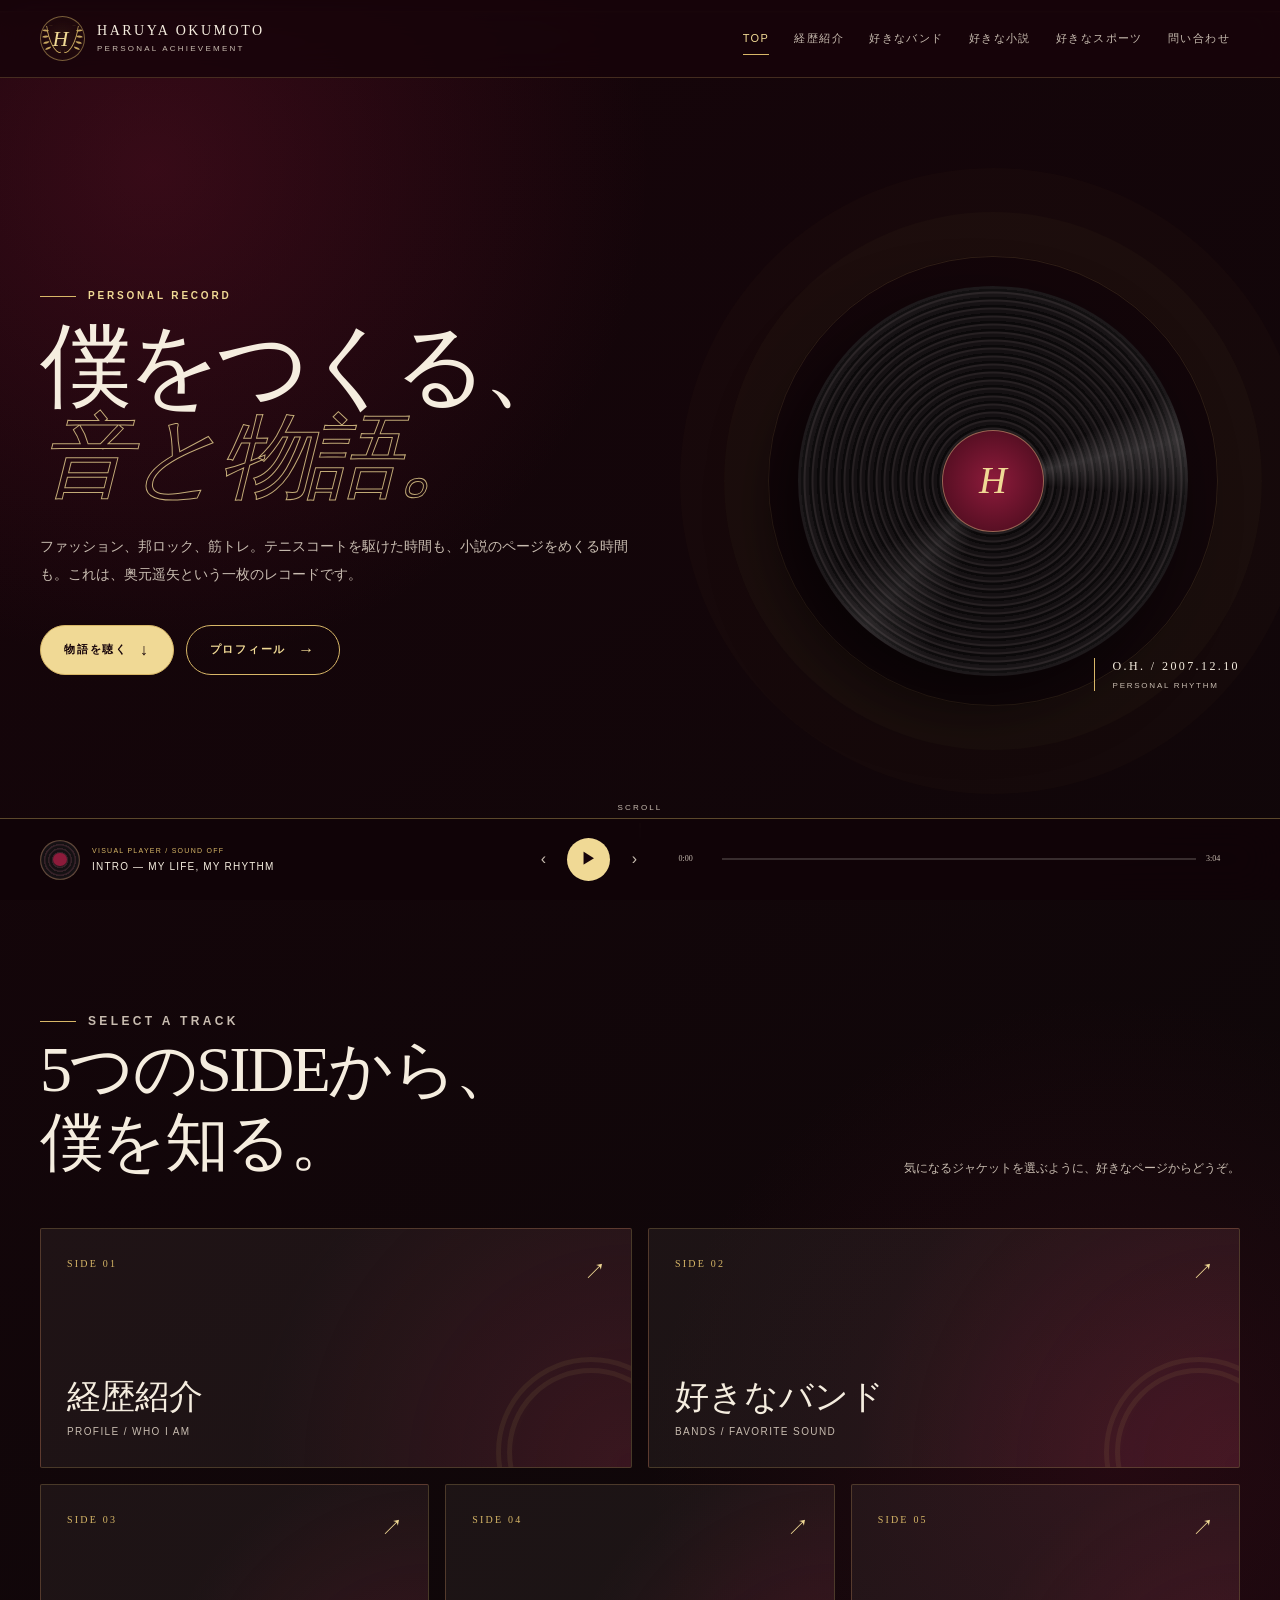
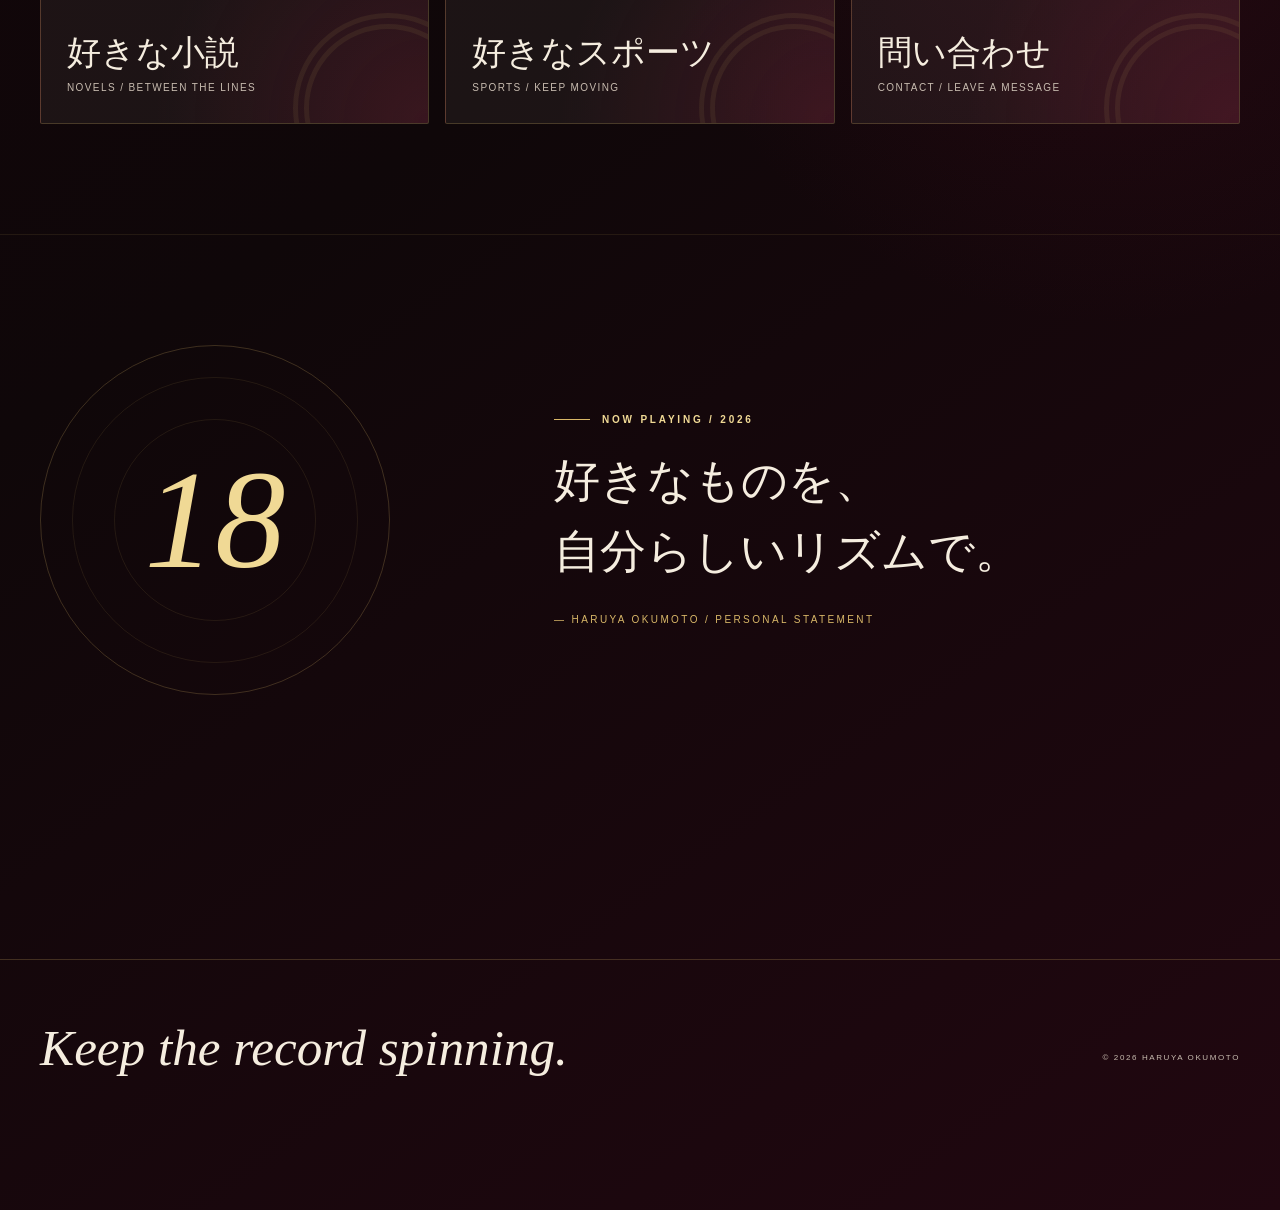
==== index.html @ 948c55fc "finished" ====
<!DOCTYPE html>
<html lang="ja">
<head>
  <meta charset="UTF-8">
  <meta name="viewport" content="width=device-width, initial-scale=1.0">
  <meta name="description" content="奥元遥矢の自己紹介サイト">
  <meta name="theme-color" content="#26060f">
  <title>奥元遥矢 | My History, My life</title>
  <link rel="stylesheet" href="style.css">
  <script src="script.js" defer=""></script>
</head>
<body data-track="0" class="is-ready">
  <a class="skip-link" href="#main">本文へ移動</a>
  <header class="site-header">
    <div class="header-inner">
      <a class="brand" href="index.html" aria-label="奥元遥矢 トップページ">
        <span class="brand-crest" aria-hidden="true">
          <span class="laurel left"><i></i><i></i><i></i><i></i></span>
          <span class="monogram">H</span>
          <span class="laurel right"><i></i><i></i><i></i><i></i></span>
        </span>
        <span class="brand-copy"><strong>HARUYA OKUMOTO</strong><small>PERSONAL ACHIEVEMENT</small></span>
      </a>
      <nav class="desktop-nav" aria-label="メインナビゲーション">
        <a class="active" href="index.html">TOP</a>
        <a href="profile.html">経歴紹介</a>
        <a href="bands.html">好きなバンド</a>
        <a href="novels.html">好きな小説</a>
        <a href="sports.html">好きなスポーツ</a>
        <a href="contact.html">問い合わせ</a>
      </nav>
      <button class="menu-toggle" type="button" aria-label="メニューを開く" aria-expanded="false" data-menu-toggle=""><span></span><span></span></button>
    </div>
  </header>

  <nav class="mobile-nav" aria-label="モバイルナビゲーション">
    <a href="index.html">00 — TOP</a>
    <a href="profile.html">01 — 経歴紹介</a>
    <a href="bands.html">02 — 好きなバンド</a>
    <a href="novels.html">03 — 好きな小説</a>
    <a href="sports.html">04 — 好きなスポーツ</a>
    <a href="contact.html">05 — 問い合わせ</a>
  </nav>

  <main id="main">
    <section class="hero">
      <div class="container hero-grid">
        <div class="hero-copy">
          <p class="eyebrow">Personal record</p>
          <h1>僕をつくる、<span class="outline">音と物語。</span></h1>
          <p class="hero-lead">ファッション、邦ロック、筋トレ。テニスコートを駆けた時間も、小説のページをめくる時間も。これは、奥元遥矢という一枚のレコードです。</p>
          <div class="hero-actions">
            <a class="button primary" href="#chapters">物語を聴く <span class="arrow">↓</span></a>
            <a class="button secondary" href="profile.html">プロフィール <span class="arrow">→</span></a>
          </div>
        </div>
        <div class="record-stage" aria-label="回転するレコードのビジュアル">
          <div class="vinyl"></div>
          <div class="record-caption"><strong>O.H. / 2007.12.10</strong><small>PERSONAL RHYTHM</small></div>
        </div>
      </div>
      <div class="scroll-cue" aria-hidden="true">SCROLL</div>
    </section>

    <section class="section" id="chapters">
      <div class="container">
        <div class="section-heading reveal">
          <div>
            <p class="eyebrow">Select a track</p>
            <h2>5つのSIDEから、<br>僕を知る。</h2>
          </div>
          <p>気になるジャケットを選ぶように、好きなページからどうぞ。</p>
        </div>
        <div class="route-grid">
          <a class="route-card reveal" href="profile.html">
            <span class="route-number">SIDE 01</span><span class="route-arrow">↗</span>
            <h3>経歴紹介</h3><p>PROFILE / WHO I AM</p>
          </a>
          <a class="route-card reveal" href="bands.html">
            <span class="route-number">SIDE 02</span><span class="route-arrow">↗</span>
            <h3>好きなバンド</h3><p>BANDS / FAVORITE SOUND</p>
          </a>
          <a class="route-card reveal" href="novels.html">
            <span class="route-number">SIDE 03</span><span class="route-arrow">↗</span>
            <h3>好きな小説</h3><p>NOVELS / BETWEEN THE LINES</p>
          </a>
          <a class="route-card reveal" href="sports.html">
            <span class="route-number">SIDE 04</span><span class="route-arrow">↗</span>
            <h3>好きなスポーツ</h3><p>SPORTS / KEEP MOVING</p>
          </a>
          <a class="route-card reveal" href="contact.html">
            <span class="route-number">SIDE 05</span><span class="route-arrow">↗</span>
            <h3>問い合わせ</h3><p>CONTACT / LEAVE A MESSAGE</p>
          </a>
        </div>
      </div>
    </section>

    <section class="section">
      <div class="container quote-block reveal">
        <div class="quote-number" aria-hidden="true">18</div>
        <div class="quote-copy">
          <p class="eyebrow">Now playing / 2026</p>
          <blockquote>好きなものを、<br>自分らしいリズムで。</blockquote>
          <cite>— HARUYA OKUMOTO / PERSONAL STATEMENT</cite>
        </div>
      </div>
    </section>
  </main>

  <footer class="site-footer">
    <div class="container footer-inner">
      <p class="footer-title">Keep the record spinning.</p>
      <p class="footer-meta">© 2026 HARUYA OKUMOTO</p>
    </div>
  </footer>

  <div class="music-player" role="region" aria-label="ビジュアル音楽プレイヤー">
    <div class="player-inner">
      <div class="now-playing">
        <span class="mini-record" aria-hidden="true"></span>
        <span class="now-copy">
          <small>VISUAL PLAYER / SOUND OFF</small>
          <strong data-track-title="">INTRO — MY LIFE, MY RHYTHM</strong>
        </span>
      </div>
      <div class="player-controls">
        <button class="player-button" type="button" aria-label="前のトラック" data-player-prev="">‹</button>
        <button class="player-button play-toggle" type="button" aria-label="再生" data-player-toggle=""><span data-play-icon="">▶</span></button>
        <button class="player-button" type="button" aria-label="次のトラック" data-player-next="">›</button>
      </div>
      <div class="player-progress">
        <span data-current-time="">0:00</span>
          <div class="progress-track" role="slider" aria-label="再生位置" aria-valuemin="0" aria-valuemax="100" tabindex="0" data-progress-track="">
            <span class="progress-fill" data-progress-fill="" style="width: 0%;"></span>
          </div><span data-total-time="">3:04
        </span>
      </div>
    </div>
  </div>
  <div class="toast" role="status" aria-live="polite" data-toast=""></div>


</body>
---- style.css ----
@charset "UTF-8";

:root {
  --wine-950: #17040a;
  --wine-900: #26060f;
  --wine-800: #430a1a;
  --wine-700: #68112b;
  --wine-600: #8d1b3b;
  --wine-500: #aa294c;
  --wine-300: #d88498;
  --gold: #d8b768;
  --gold-light: #f0d995;
  --cream: #f5eddf;
  --cream-muted: #c8bcb0;
  --ink: #12080b;
  --line: rgba(216, 183, 104, 0.23);
  --surface: rgba(255, 248, 237, 0.055);
  --serif: "Yu Mincho", "Hiragino Mincho ProN", "Times New Roman", serif;
  --sans: "Yu Gothic", "Hiragino Kaku Gothic ProN", "Noto Sans JP", sans-serif;
  --display: Georgia, "Times New Roman", var(--serif);
  --max: 1200px;
  --player-height: 82px;
}

*,
*::before,
*::after {
  box-sizing: border-box;
}

html {
  scroll-behavior: smooth;
}

body {
  min-width: 320px;
  margin: 0;
  color: var(--cream);
  background:
    radial-gradient(circle at 12% 6%, rgba(141, 27, 59, 0.28), transparent 31rem),
    radial-gradient(circle at 87% 52%, rgba(104, 17, 43, 0.22), transparent 29rem),
    linear-gradient(145deg, var(--wine-950), #0f0709 55%, #210710);
  font-family: var(--sans);
  font-size: 16px;
  line-height: 1.8;
  opacity: 0;
  transition: opacity 0.45s ease;
}

body.is-ready {
  opacity: 1;
}

body::before {
  position: fixed;
  inset: 0;
  z-index: -1;
  content: "";
  pointer-events: none;
  opacity: 0.27;
  background-image:
    repeating-linear-gradient(0deg, rgba(255, 255, 255, 0.015) 0 1px, transparent 1px 4px),
    repeating-linear-gradient(90deg, rgba(255, 255, 255, 0.01) 0 1px, transparent 1px 5px);
}

::selection {
  color: var(--wine-950);
  background: var(--gold-light);
}

a {
  color: inherit;
  text-decoration: none;
}

button,
input,
textarea,
select {
  color: inherit;
  font: inherit;
}

button,
a {
  -webkit-tap-highlight-color: transparent;
}

img {
  max-width: 100%;
}

.skip-link {
  position: fixed;
  top: 10px;
  left: 10px;
  z-index: 9999;
  padding: 8px 14px;
  color: var(--ink);
  background: var(--gold-light);
  border-radius: 4px;
  transform: translateY(-150%);
}

.skip-link:focus {
  transform: translateY(0);
}

.site-header {
  position: sticky;
  top: 0;
  z-index: 100;
  height: 78px;
  border-bottom: 1px solid var(--line);
  background: rgba(23, 4, 10, 0.83);
  -webkit-backdrop-filter: blur(18px);
  backdrop-filter: blur(18px);
}

.header-inner {
  display: flex;
  align-items: center;
  justify-content: space-between;
  width: min(calc(100% - 48px), var(--max));
  height: 100%;
  margin: 0 auto;
}

.brand {
  display: inline-flex;
  align-items: center;
  gap: 12px;
  letter-spacing: 0.12em;
}

.brand-copy {
  display: grid;
  line-height: 1.2;
}

.brand-copy strong {
  font-family: var(--display);
  font-size: 14px;
  font-weight: 500;
  letter-spacing: 0.18em;
}

.brand-copy small {
  margin-top: 4px;
  color: var(--cream-muted);
  font-family: var(--sans);
  font-size: 8px;
  letter-spacing: 0.28em;
}

.brand-crest {
  position: relative;
  display: grid;
  width: 45px;
  height: 45px;
  place-items: center;
  color: var(--gold-light);
  border: 1px solid rgba(216, 183, 104, 0.5);
  border-radius: 50%;
  background: radial-gradient(circle, rgba(216, 183, 104, 0.11), transparent 62%);
  box-shadow: inset 0 0 18px rgba(216, 183, 104, 0.06);
}

.monogram {
  position: relative;
  z-index: 2;
  font-family: var(--display);
  font-size: 22px;
  font-style: italic;
  line-height: 1;
  transform: translateX(-1px);
}

.laurel {
  position: absolute;
  top: 8px;
  width: 11px;
  height: 29px;
  border: solid var(--gold);
  opacity: 0.9;
}

.laurel.left {
  left: 7px;
  border-width: 0 0 1px 1px;
  border-radius: 0 0 0 100%;
  transform: rotate(-8deg);
}

.laurel.right {
  right: 7px;
  border-width: 0 1px 1px 0;
  border-radius: 0 0 100% 0;
  transform: rotate(8deg);
}

.laurel i {
  position: absolute;
  width: 6px;
  height: 3px;
  background: var(--gold);
  border-radius: 100% 0 100% 0;
}

.laurel.left i:nth-child(1) { top: 3px; left: -5px; transform: rotate(35deg); }
.laurel.left i:nth-child(2) { top: 9px; left: -6px; transform: rotate(23deg); }
.laurel.left i:nth-child(3) { top: 15px; left: -6px; transform: rotate(14deg); }
.laurel.left i:nth-child(4) { top: 21px; left: -5px; transform: rotate(4deg); }
.laurel.right i:nth-child(1) { top: 3px; right: -5px; transform: scaleX(-1) rotate(35deg); }
.laurel.right i:nth-child(2) { top: 9px; right: -6px; transform: scaleX(-1) rotate(23deg); }
.laurel.right i:nth-child(3) { top: 15px; right: -6px; transform: scaleX(-1) rotate(14deg); }
.laurel.right i:nth-child(4) { top: 21px; right: -5px; transform: scaleX(-1) rotate(4deg); }

.desktop-nav {
  display: flex;
  align-items: center;
  gap: 5px;
}

.desktop-nav a {
  position: relative;
  padding: 11px 10px;
  color: var(--cream-muted);
  font-size: 11px;
  letter-spacing: 0.13em;
  transition: color 0.25s ease;
}

.desktop-nav a::after {
  position: absolute;
  right: 10px;
  bottom: 4px;
  left: 10px;
  height: 1px;
  content: "";
  background: var(--gold);
  transform: scaleX(0);
  transform-origin: right;
  transition: transform 0.25s ease;
}

.desktop-nav a:hover,
.desktop-nav a.active {
  color: var(--gold-light);
}

.desktop-nav a:hover::after,
.desktop-nav a.active::after {
  transform: scaleX(1);
  transform-origin: left;
}

.menu-toggle {
  display: none;
  width: 42px;
  height: 42px;
  padding: 0;
  border: 1px solid var(--line);
  border-radius: 50%;
  background: transparent;
  cursor: pointer;
}

.menu-toggle span {
  display: block;
  width: 17px;
  height: 1px;
  margin: 5px auto;
  background: var(--gold-light);
  transition: transform 0.25s ease, opacity 0.25s ease;
}

.mobile-nav {
  position: fixed;
  top: 78px;
  right: 0;
  left: 0;
  z-index: 99;
  display: grid;
  padding: 20px 24px 28px;
  border-bottom: 1px solid var(--line);
  background: rgba(23, 4, 10, 0.98);
  transform: translateY(-120%);
  transition: transform 0.35s cubic-bezier(0.2, 0.8, 0.2, 1);
}

.mobile-nav a {
  padding: 11px 4px;
  color: var(--cream-muted);
  border-bottom: 1px solid rgba(216, 183, 104, 0.1);
  font-size: 13px;
  letter-spacing: 0.15em;
}

body.menu-open .mobile-nav {
  transform: translateY(0);
}

body.menu-open .menu-toggle span:first-child {
  transform: translateY(3px) rotate(45deg);
}

body.menu-open .menu-toggle span:last-child {
  transform: translateY(-3px) rotate(-45deg);
}

main {
  overflow: hidden;
  padding-bottom: calc(var(--player-height) + 72px);
}

.container {
  width: min(calc(100% - 48px), var(--max));
  margin: 0 auto;
}

.eyebrow {
  display: flex;
  align-items: center;
  gap: 12px;
  margin: 0 0 16px;
  color: var(--gold-light);
  font-size: 10px;
  font-weight: 600;
  letter-spacing: 0.28em;
  text-transform: uppercase;
}

.eyebrow::before {
  width: 36px;
  height: 1px;
  content: "";
  background: var(--gold);
}

.hero {
  position: relative;
  display: grid;
  min-height: calc(100svh - 78px);
  align-items: center;
  padding: 72px 0 88px;
}

.hero-grid {
  display: grid;
  grid-template-columns: 1.12fr 0.88fr;
  gap: 6vw;
  align-items: center;
}

.hero h1 {
  max-width: 790px;
  margin: 0;
  font-family: var(--serif);
  font-size: clamp(46px, 7.2vw, 104px);
  font-weight: 500;
  letter-spacing: -0.055em;
  line-height: 0.99;
}

.hero h1 .outline {
  display: block;
  color: transparent;
  -webkit-text-stroke: 1px rgba(240, 217, 149, 0.78);
  font-family: var(--display);
  font-style: italic;
  letter-spacing: -0.035em;
}

.hero-lead {
  max-width: 600px;
  margin: 28px 0 0;
  color: var(--cream-muted);
  font-size: 14px;
  line-height: 2.05;
}

.hero-actions {
  display: flex;
  flex-wrap: wrap;
  gap: 12px;
  margin-top: 36px;
}

.button {
  display: inline-flex;
  min-height: 50px;
  align-items: center;
  justify-content: center;
  gap: 12px;
  padding: 0 23px;
  border: 1px solid var(--gold);
  border-radius: 999px;
  font-size: 11px;
  font-weight: 600;
  letter-spacing: 0.16em;
  cursor: pointer;
  transition: color 0.25s ease, background 0.25s ease, transform 0.25s ease;
}

.button.primary {
  color: var(--wine-950);
  background: var(--gold-light);
}

.button.secondary {
  color: var(--gold-light);
  background: transparent;
}

.button:hover {
  transform: translateY(-2px);
}

.button.primary:hover {
  background: var(--cream);
}

.button .arrow {
  font-size: 16px;
}

.record-stage {
  position: relative;
  display: grid;
  min-height: 480px;
  place-items: center;
}

.record-stage::before {
  position: absolute;
  width: min(39vw, 450px);
  aspect-ratio: 1;
  content: "";
  border: 1px solid rgba(216, 183, 104, 0.14);
  border-radius: 50%;
  box-shadow: 0 0 0 44px rgba(216, 183, 104, 0.025), 0 0 0 88px rgba(216, 183, 104, 0.018);
}

.vinyl {
  position: relative;
  width: min(34vw, 390px);
  aspect-ratio: 1;
  border-radius: 50%;
  background:
    radial-gradient(circle at 50% 50%, #0b0809 0 2.5%, transparent 2.8%),
    radial-gradient(circle at 50% 50%, var(--gold) 0 4%, #ede0b4 4.4% 5%, var(--wine-700) 5.4% 18%, transparent 18.4%),
    repeating-radial-gradient(circle at 50% 50%, #151113 0 3px, #262022 4px 5px, #0b090a 6px 8px);
  box-shadow: -20px 28px 65px rgba(0, 0, 0, 0.58), inset 0 0 28px rgba(255, 255, 255, 0.08);
}

.vinyl::before {
  position: absolute;
  inset: 0;
  content: "";
  border-radius: inherit;
  background: conic-gradient(from 20deg, transparent 0 12%, rgba(255, 255, 255, 0.13) 16%, transparent 21% 50%, rgba(255, 255, 255, 0.08) 56%, transparent 61%);
  mix-blend-mode: screen;
}

.vinyl::after {
  position: absolute;
  top: 37%;
  right: 37%;
  bottom: 37%;
  left: 37%;
  display: grid;
  content: "H";
  place-items: center;
  color: var(--gold-light);
  border: 1px solid rgba(240, 217, 149, 0.42);
  border-radius: 50%;
  font-family: var(--display);
  font-size: clamp(20px, 3vw, 42px);
  font-style: italic;
  background: radial-gradient(circle, var(--wine-600), var(--wine-800));
}

.vinyl.is-spinning,
body.is-playing .vinyl {
  animation: spin 7s linear infinite;
}

@keyframes spin {
  to { transform: rotate(360deg); }
}

.record-caption {
  position: absolute;
  right: 0;
  bottom: 30px;
  display: grid;
  padding-left: 18px;
  border-left: 1px solid var(--gold);
  line-height: 1.4;
}

.record-caption strong {
  font-family: var(--display);
  font-size: 12px;
  font-weight: 400;
  letter-spacing: 0.2em;
}

.record-caption small {
  margin-top: 5px;
  color: var(--cream-muted);
  font-size: 8px;
  letter-spacing: 0.22em;
}

.scroll-cue {
  position: absolute;
  bottom: 35px;
  left: 50%;
  display: grid;
  gap: 8px;
  place-items: center;
  color: var(--cream-muted);
  font-size: 8px;
  letter-spacing: 0.27em;
  transform: translateX(-50%);
}

.scroll-cue::after {
  width: 1px;
  height: 42px;
  content: "";
  background: linear-gradient(var(--gold), transparent);
  animation: scrollLine 1.8s ease-in-out infinite;
  transform-origin: top;
}

@keyframes scrollLine {
  0%, 100% { transform: scaleY(0.35); opacity: 0.45; }
  50% { transform: scaleY(1); opacity: 1; }
}

.section {
  padding: 110px 0;
}

.section + .section {
  border-top: 1px solid rgba(216, 183, 104, 0.1);
}

.section-heading {
  display: flex;
  align-items: end;
  justify-content: space-between;
  gap: 30px;
  margin-bottom: 48px;
}

.section-heading h2,
.page-title {
  margin: 0;
  font-family: var(--serif);
  font-size: clamp(36px, 5vw, 70px);
  font-weight: 500;
  letter-spacing: -0.04em;
  line-height: 1.15;
}

.section-heading p {
  max-width: 470px;
  margin: 0;
  color: var(--cream-muted);
  font-size: 12px;
  line-height: 1.9;
}

.route-grid {
  display: grid;
  grid-template-columns: repeat(12, 1fr);
  gap: 16px;
}

.route-card {
  position: relative;
  display: flex;
  min-height: 240px;
  flex-direction: column;
  justify-content: space-between;
  padding: 26px;
  overflow: hidden;
  border: 1px solid var(--line);
  border-radius: 2px;
  background:
    radial-gradient(circle at 100% 100%, rgba(141, 27, 59, 0.26), transparent 60%),
    var(--surface);
  transition: border-color 0.3s ease, transform 0.3s ease, background 0.3s ease;
}

.route-card:nth-child(1),
.route-card:nth-child(2) {
  grid-column: span 6;
}

.route-card:nth-child(n + 3) {
  grid-column: span 4;
}

.route-card::after {
  position: absolute;
  right: -55px;
  bottom: -80px;
  width: 190px;
  aspect-ratio: 1;
  content: "";
  border: 16px double rgba(216, 183, 104, 0.08);
  border-radius: 50%;
  transition: transform 0.5s ease;
}

.route-card:hover {
  border-color: rgba(216, 183, 104, 0.56);
  background-color: rgba(255, 248, 237, 0.075);
  transform: translateY(-5px);
}

.route-card:hover::after {
  transform: rotate(35deg) scale(1.08);
}

.route-number {
  color: var(--gold);
  font-family: var(--display);
  font-size: 10px;
  letter-spacing: 0.22em;
}

.route-card h3 {
  position: relative;
  z-index: 1;
  margin: auto 0 5px;
  font-family: var(--serif);
  font-size: clamp(23px, 3vw, 34px);
  font-weight: 500;
  line-height: 1.2;
}

.route-card p {
  position: relative;
  z-index: 1;
  margin: 0;
  color: var(--cream-muted);
  font-size: 10px;
  letter-spacing: 0.14em;
}

.route-arrow {
  position: absolute;
  top: 23px;
  right: 25px;
  color: var(--gold-light);
  font-size: 22px;
  transition: transform 0.3s ease;
}

.route-card:hover .route-arrow {
  transform: translate(4px, -4px);
}

.quote-block {
  display: grid;
  grid-template-columns: 0.75fr 1.25fr;
  gap: 8vw;
  align-items: center;
}

.quote-number {
  position: relative;
  display: grid;
  width: min(100%, 350px);
  aspect-ratio: 1;
  place-items: center;
  color: var(--gold-light);
  border: 1px solid var(--line);
  border-radius: 50%;
  font-family: var(--display);
  font-size: clamp(72px, 11vw, 150px);
  font-style: italic;
}

.quote-number::before,
.quote-number::after {
  position: absolute;
  content: "";
  border: 1px solid rgba(216, 183, 104, 0.1);
  border-radius: 50%;
}

.quote-number::before { inset: 9%; }
.quote-number::after { inset: 21%; }

.quote-copy blockquote {
  margin: 0;
  font-family: var(--serif);
  font-size: clamp(25px, 3.6vw, 48px);
  line-height: 1.55;
}

.quote-copy cite {
  display: block;
  margin-top: 24px;
  color: var(--gold);
  font-size: 10px;
  font-style: normal;
  letter-spacing: 0.24em;
}

.page-hero {
  position: relative;
  display: flex;
  min-height: 440px;
  align-items: end;
  padding: 90px 0 62px;
  border-bottom: 1px solid var(--line);
}

.page-hero::after {
  position: absolute;
  right: max(24px, calc((100vw - var(--max)) / 2));
  bottom: -82px;
  width: 230px;
  aspect-ratio: 1;
  content: attr(data-side);
  color: rgba(216, 183, 104, 0.1);
  border: 1px solid rgba(216, 183, 104, 0.1);
  border-radius: 50%;
  font-family: var(--display);
  font-size: 62px;
  font-style: italic;
  line-height: 230px;
  text-align: center;
}

.page-hero-copy {
  position: relative;
  z-index: 1;
  max-width: 780px;
}

.page-description {
  max-width: 620px;
  margin: 22px 0 0;
  color: var(--cream-muted);
  font-size: 13px;
}

.profile-layout {
  display: grid;
  grid-template-columns: 0.75fr 1.25fr;
  gap: 7vw;
  align-items: start;
}

.profile-portrait{
    position: relative;
    width: 500px;
    aspect-ratio: 1;
    padding: 12px;              /* 枠の太さ */
    border: 2px solid #c8a86b;  /* 金色の枠 */
    border-radius: 22px;
    overflow: hidden;
    box-shadow: 0 20px 40px rgba(0,0,0,.35);
}

.profile-portrait img{
    width:100%;
    height:100%;
    object-fit:cover;
    border-radius:12px;
    display:block;
}

.profile-portrait::before{
    content:"";
    position:absolute;
    inset:6px;
    border:1px solid rgba(200,168,107,.7);
    border-radius:16px;
    pointer-events:none;
}

.profile-portrait small {
  position: absolute;
  right: 20px;
  bottom: 16px;
  color: var(--cream-muted);
  font-size: 8px;
  letter-spacing: 0.26em;
}

.profile-list {
  margin: 0;
}

.profile-row {
  display: grid;
  grid-template-columns: 150px 1fr;
  gap: 20px;
  padding: 24px 0;
  border-bottom: 1px solid var(--line);
}

.profile-row dt {
  color: var(--gold);
  font-family: var(--display);
  font-size: 10px;
  letter-spacing: 0.2em;
  text-transform: uppercase;
}

.profile-row dd {
  margin: 0;
  font-family: var(--serif);
  font-size: clamp(20px, 2.5vw, 26px);
  line-height: 1.55;
}

.timeline {
  position: relative;
  display: grid;
  gap: 0;
  margin-top: 82px;
}

.timeline::before {
  position: absolute;
  top: 10px;
  bottom: 10px;
  left: 72px;
  width: 1px;
  content: "";
  background: var(--line);
}

.timeline-item {
  position: relative;
  display: grid;
  grid-template-columns: 70px 1fr;
  gap: 32px;
  padding: 0 0 38px;
}

.timeline-year {
  color: var(--gold-light);
  font-family: var(--display);
  font-size: 13px;
  font-style: italic;
}

.timeline-copy {
  position: relative;
  padding-left: 22px;
}

.timeline-copy::before {
  position: absolute;
  top: 5px;
  left: -35px;
  width: 7px;
  height: 7px;
  content: "";
  border: 1px solid var(--gold);
  border-radius: 50%;
  background: var(--wine-950);
}

.timeline-copy h3 {
  margin: 0 0 8px;
  font-family: var(--serif);
  font-size: 20px;
  font-weight: 500;
}

.timeline-copy p {
  margin: 0;
  color: var(--cream-muted);
  font-size: 12px;
}

.band-list {
  display: grid;
  gap: 34px;
}

.band-card {
  display: grid;
  grid-template-columns: 0.72fr 1.28fr;
  min-height: 370px;
  overflow: hidden;
  border: 1px solid var(--line);
  background: rgba(255, 248, 237, 0.025);
}

.album-art {
    position: relative;
    width: 440px;
    height: 370px;
    overflow: hidden;
    border-radius: 12px;
}

.album-art img {
    width: 100%;
    height: 100%;
    object-fit: cover;
    display: block;
}

.album-index {
    position: absolute;
    left: 10px;
    bottom: 10px;
    color: white;
    background: rgba(0,0,0,0.6);
    padding: 5px 10px;
    border-radius: 6px;
    font-size: 12px;
}

.album-art .album-index {
  position: absolute;
  bottom: 16px;
  left: 18px;
  z-index: 3;
  color: var(--cream-muted);
  font-size: 8px;
  letter-spacing: 0.24em;
}

.band-content {
  display: flex;
  flex-direction: column;
  padding: clamp(28px, 5vw, 54px);
}

.band-kicker {
  color: var(--gold);
  font-family: var(--display);
  font-size: 9px;
  letter-spacing: 0.26em;
}

.band-content h2 {
  margin: 12px 0 17px;
  font-family: var(--display);
  font-size: clamp(35px, 5vw, 62px);
  font-weight: 400;
  line-height: 1;
}

.band-intro {
  max-width: 580px;
  margin: 0;
  color: var(--cream-muted);
  font-size: 12px;
}

.favorite-track {
  display: grid;
  grid-template-columns: 48px 1fr auto;
  gap: 15px;
  align-items: center;
  margin-top: auto;
  padding-top: 28px;
  border-top: 1px solid var(--line);
}

.track-play {
  display: grid;
  width: 46px;
  height: 46px;
  padding: 0;
  place-items: center;
  color: var(--gold-light);
  border: 1px solid var(--gold);
  border-radius: 50%;
  background: transparent;
  cursor: pointer;
  transition: background 0.25s ease, color 0.25s ease;
}

.track-play:hover {
  color: var(--wine-950);
  background: var(--gold-light);
}

.track-meta {
  display: grid;
  min-width: 0;
  line-height: 1.5;
}

.track-meta small {
  color: var(--gold);
  font-size: 8px;
  letter-spacing: 0.2em;
}

.track-meta strong {
  overflow: hidden;
  margin-top: 5px;
  font-family: var(--serif);
  font-size: 15px;
  font-weight: 500;
  text-overflow: ellipsis;
  white-space: nowrap;
}

.placeholder-link {
  padding: 8px 0;
  color: var(--cream-muted);
  border-bottom: 1px solid var(--gold);
  font-size: 9px;
  letter-spacing: 0.14em;
  cursor: pointer;
}

.novel-shelf {
  display: grid;
  grid-template-columns: repeat(3, 1fr);
  gap: 20px;
  align-items: end;
}

.book-card {
  position: relative;
  display: flex;
  min-height: 500px;
  flex-direction: column;
  padding: 30px;
  overflow: hidden;
  color: var(--cream);
  border: 1px solid rgba(216, 183, 104, 0.4);
  background:
    linear-gradient(155deg, rgba(255, 255, 255, 0.055), transparent 35%),
    var(--book-color, var(--wine-800));
  box-shadow: 12px 18px 35px rgba(0, 0, 0, 0.25);
  transition: transform 0.35s ease, box-shadow 0.35s ease;
}

.book-card:nth-child(2) {
  min-height: 540px;
}

.book-card:hover {
  z-index: 2;
  box-shadow: 18px 24px 50px rgba(0, 0, 0, 0.42);
  transform: translateY(-12px) rotate(-0.5deg);
}

.book-card::before {
  position: absolute;
  top: 0;
  bottom: 0;
  left: 12px;
  width: 1px;
  content: "";
  background: rgba(216, 183, 104, 0.25);
  box-shadow: 3px 0 8px rgba(0, 0, 0, 0.22);
}

.book-number {
  color: var(--gold-light);
  font-family: var(--display);
  font-size: 9px;
  letter-spacing: 0.25em;
}

.book-card h2 {
  margin: 54px 0 14px;
  font-family: var(--serif);
  font-size: clamp(27px, 3vw, 38px);
  font-weight: 500;
  line-height: 1.45;
  writing-mode: vertical-tb;
}

.book-card p {
  max-width: 28em;
  margin: auto 0 0;
  color: rgba(245, 237, 223, 0.68);
  font-size: 11px;
  line-height: 1.9;
}

.book-cover{
    width:100%;
    height:100%;
    object-fit:cover;
    border-radius:10px;
    box-shadow:0 10px 25px rgba(0,0,0,.35);
    transition:.3s;
}

.reading-note {
  display: grid;
  grid-template-columns: 0.9fr 1.1fr;
  gap: 7vw;
  align-items: center;
}

.reading-note h2 {
  margin: 0;
  font-family: var(--serif);
  font-size: clamp(31px, 4vw, 52px);
  font-weight: 500;
  line-height: 1.45;
}

.reading-note p {
  margin: 0;
  color: var(--cream-muted);
  font-size: 12px;
}

.sports-grid {
  display: grid;
  grid-template-columns: repeat(2, 1fr);
  gap: 22px;
}

.sport-card {
  position: relative;
  min-height: 580px;
  padding: clamp(28px, 4vw, 48px);
  overflow: hidden;
  border: 1px solid var(--line);
  background:
    linear-gradient(180deg, transparent 45%, rgba(0, 0, 0, 0.6)),
    radial-gradient(circle at 60% 30%, var(--sport-glow, rgba(141, 27, 59, 0.6)), transparent 42%),
    #170b0e;
}

.sport-index {
  color: var(--gold);
  font-family: var(--display);
  font-size: 9px;
  letter-spacing: 0.24em;
}

.sport-copy {
  position: absolute;
  right: clamp(28px, 4vw, 48px);
  bottom: clamp(28px, 4vw, 48px);
  left: clamp(28px, 4vw, 48px);
  z-index: 2;
}

.sport-copy h2 {
  margin: 0;
  font-family: var(--display);
  font-size: clamp(42px, 6vw, 72px);
  font-weight: 400;
  line-height: 1;
}

.sport-copy p {
  margin: 18px 0 0;
  color: var(--cream-muted);
  font-size: 12px;
}

.sport-tags {
  display: flex;
  flex-wrap: wrap;
  gap: 8px;
  margin-top: 22px;
}

.sport-tags span {
  padding: 5px 10px;
  border: 1px solid rgba(216, 183, 104, 0.35);
  border-radius: 999px;
  color: var(--gold-light);
  font-size: 8px;
  letter-spacing: 0.16em;
}

.sport-image{
    width:300px;
    aspect-ratio:1/1;
    object-fit:cover;
    border-radius:16px;
    display:block;
    margin:0 auto 20px;
    box-shadow:0 10px 25px rgba(0,0,0,.35);
    transition:.3s;
}

.routine {
  display: grid;
  grid-template-columns: repeat(3, 1fr);
  gap: 1px;
  border: 1px solid var(--line);
  background: var(--line);
}

.routine-card {
  min-height: 190px;
  padding: 28px;
  background: var(--wine-950);
}

.routine-card small {
  color: var(--gold);
  font-family: var(--display);
  font-size: 9px;
  letter-spacing: 0.22em;
}

.routine-card h3 {
  margin: 25px 0 8px;
  font-family: var(--serif);
  font-size: 21px;
  font-weight: 500;
}

.routine-card p {
  margin: 0;
  color: var(--cream-muted);
  font-size: 11px;
}

.contact-layout {
  display: grid;
  grid-template-columns: 0.75fr 1.25fr;
  gap: 8vw;
  align-items: start;
}

.contact-side {
  position: sticky;
  top: 120px;
}

.contact-side h2 {
  margin: 0;
  font-family: var(--serif);
  font-size: clamp(31px, 4vw, 52px);
  font-weight: 500;
  line-height: 1.45;
}

.contact-side p {
  margin: 24px 0 0;
  color: var(--cream-muted);
  font-size: 12px;
}

.no-send-note {
  display: flex;
  gap: 10px;
  align-items: flex-start;
  margin-top: 32px;
  padding: 16px;
  border: 1px solid var(--line);
  color: var(--gold-light);
  font-size: 10px;
  line-height: 1.7;
}

.no-send-note::before {
  flex: none;
  content: "●";
  color: var(--gold);
  font-size: 7px;
}

.contact-form {
  display: grid;
  gap: 28px;
}

.form-row {
  display: grid;
  grid-template-columns: repeat(2, 1fr);
  gap: 22px;
}

.field {
  display: grid;
  gap: 9px;
}

.field label {
  color: var(--gold-light);
  font-size: 9px;
  letter-spacing: 0.2em;
}

.field input,
.field textarea,
.field select {
  width: 100%;
  padding: 14px 0;
  border: 0;
  border-bottom: 1px solid rgba(216, 183, 104, 0.38);
  border-radius: 0;
  outline: 0;
  background: transparent;
  transition: border-color 0.25s ease, background 0.25s ease;
}

.field textarea {
  min-height: 170px;
  resize: vertical;
}

.field input:focus,
.field textarea:focus,
.field select:focus {
  border-bottom-color: var(--gold-light);
  background: rgba(216, 183, 104, 0.03);
}

.field input::placeholder,
.field textarea::placeholder {
  color: rgba(200, 188, 176, 0.47);
}

.contact-form .button {
  justify-self: start;
}

.site-footer {
  position: relative;
  padding: 62px 0 calc(var(--player-height) + 55px);
  border-top: 1px solid var(--line);
}

.footer-inner {
  display: flex;
  align-items: end;
  justify-content: space-between;
  gap: 35px;
}

.footer-title {
  margin: 0;
  font-family: var(--display);
  font-size: clamp(30px, 4vw, 52px);
  font-style: italic;
  line-height: 1;
}

.footer-meta {
  color: var(--cream-muted);
  font-size: 8px;
  letter-spacing: 0.2em;
  text-align: right;
}

.music-player {
  position: fixed;
  right: 0;
  bottom: 0;
  left: 0;
  z-index: 150;
  height: var(--player-height);
  border-top: 1px solid rgba(216, 183, 104, 0.38);
  background: rgba(16, 4, 8, 0.94);
  -webkit-backdrop-filter: blur(22px);
  backdrop-filter: blur(22px);
}

.player-inner {
  display: grid;
  grid-template-columns: minmax(200px, 0.9fr) auto minmax(260px, 1.1fr);
  gap: 28px;
  align-items: center;
  width: min(calc(100% - 48px), var(--max));
  height: 100%;
  margin: 0 auto;
}

.now-playing {
  display: flex;
  min-width: 0;
  gap: 12px;
  align-items: center;
}

.mini-record {
  position: relative;
  flex: none;
  width: 40px;
  height: 40px;
  border: 1px solid rgba(216, 183, 104, 0.28);
  border-radius: 50%;
  background: repeating-radial-gradient(circle, #151113 0 2px, #352128 3px 4px);
}

.mini-record::after {
  position: absolute;
  inset: 32%;
  content: "";
  border-radius: 50%;
  background: var(--wine-600);
}

body.is-playing .mini-record {
  animation: spin 3s linear infinite;
}

.now-copy {
  display: grid;
  min-width: 0;
  line-height: 1.3;
}

.now-copy small {
  color: var(--gold);
  font-size: 7px;
  letter-spacing: 0.18em;
}

.now-copy strong {
  overflow: hidden;
  margin-top: 5px;
  font-size: 10px;
  font-weight: 500;
  letter-spacing: 0.12em;
  text-overflow: ellipsis;
  white-space: nowrap;
}

.player-controls {
  display: flex;
  gap: 8px;
  align-items: center;
}

.player-button {
  display: grid;
  width: 32px;
  height: 32px;
  padding: 0;
  place-items: center;
  color: var(--cream-muted);
  border: 0;
  background: transparent;
  cursor: pointer;
}

.player-button:hover {
  color: var(--gold-light);
}

.player-button.play-toggle {
  width: 43px;
  height: 43px;
  color: var(--wine-950);
  border-radius: 50%;
  background: var(--gold-light);
}

.player-progress {
  display: grid;
  grid-template-columns: 34px 1fr 34px;
  gap: 10px;
  align-items: center;
  color: var(--cream-muted);
  font-family: var(--display);
  font-size: 8px;
}

.progress-track {
  position: relative;
  height: 2px;
  overflow: hidden;
  background: rgba(245, 237, 223, 0.18);
  cursor: pointer;
}

.progress-fill {
  display: block;
  width: 0;
  height: 100%;
  background: var(--gold-light);
}

.toast {
  position: fixed;
  right: 24px;
  bottom: calc(var(--player-height) + 22px);
  z-index: 300;
  max-width: min(360px, calc(100% - 48px));
  padding: 14px 18px;
  color: var(--wine-950);
  border-radius: 2px;
  background: var(--gold-light);
  box-shadow: 0 15px 40px rgba(0, 0, 0, 0.34);
  font-size: 11px;
  line-height: 1.6;
  opacity: 0;
  pointer-events: none;
  transform: translateY(12px);
  transition: opacity 0.25s ease, transform 0.25s ease;
}

.toast.show {
  opacity: 1;
  transform: translateY(0);
}

.reveal {
  opacity: 0;
  transform: translateY(22px);
  transition: opacity 0.65s ease, transform 0.65s ease;
}

.reveal.visible {
  opacity: 1;
  transform: translateY(0);
}

@media (max-width: 980px) {
  .desktop-nav { display: none; }
  .menu-toggle { display: block; }
  .hero-grid { grid-template-columns: 1fr; gap: 45px; }
  .hero { padding-top: 65px; }
  .hero-copy { position: relative; z-index: 2; }
  .record-stage { min-height: 410px; }
  .vinyl { width: min(68vw, 360px); }
  .record-stage::before { width: min(76vw, 420px); }
  .route-card:nth-child(n) { grid-column: span 6; }
  .route-card:last-child { grid-column: span 12; }
  .profile-layout { grid-template-columns: 0.8fr 1.2fr; gap: 40px; }
  .profile-portrait { min-height: 430px; }
  .band-card { grid-template-columns: 0.8fr 1.2fr; }
  .favorite-track { grid-template-columns: 48px 1fr; }
  .placeholder-link { grid-column: 2; justify-self: start; }
  .novel-shelf { gap: 12px; }
  .book-card { padding: 24px; }
  .player-inner { grid-template-columns: minmax(160px, 1fr) auto 1.2fr; gap: 15px; }
}

@media (max-width: 720px) {
  :root { --player-height: 72px; }
  .container,
  .header-inner,
  .player-inner { width: min(calc(100% - 32px), var(--max)); }
  .site-header { height: 68px; }
  .brand-copy small { display: none; }
  .brand-crest { width: 39px; height: 39px; }
  .brand-copy strong { font-size: 12px; }
  .mobile-nav { top: 68px; }
  .hero { min-height: auto; padding: 78px 0 110px; }
  .hero h1 { font-size: clamp(44px, 14vw, 72px); }
  .hero-lead { font-size: 12px; }
  .record-stage { min-height: 350px; }
  .vinyl { width: min(78vw, 320px); }
  .record-stage::before { width: min(88vw, 370px); }
  .record-caption { right: 10px; bottom: 5px; }
  .scroll-cue { display: none; }
  .section { padding: 78px 0; }
  .section-heading { display: grid; margin-bottom: 32px; }
  .route-grid { gap: 12px; }
  .route-card:nth-child(n) { grid-column: span 12; min-height: 190px; }
  .quote-block,
  .profile-layout,
  .reading-note,
  .contact-layout { grid-template-columns: 1fr; gap: 50px; }
  .quote-number { width: 70%; margin: 0 auto; }
  .profile-portrait,
  .contact-side { position: relative; top: auto; }
  .profile-portrait { min-height: 360px; }
  .profile-row { grid-template-columns: 105px 1fr; gap: 12px; }
  .page-hero { min-height: 390px; padding-top: 76px; }
  .page-hero::after { right: -70px; bottom: -90px; }
  .band-card { grid-template-columns: 1fr; }
  .album-art { min-height: 310px; }
  .band-content { min-height: 360px; }
  .novel-shelf { grid-template-columns: 1fr; gap: 20px; }
  .book-card,
  .book-card:nth-child(2) { min-height: 410px; }
  .book-card h2 { margin-top: 35px; writing-mode: initial; }
  .sports-grid { grid-template-columns: 1fr; }
  .sport-card { min-height: 520px; }
  .routine { grid-template-columns: 1fr; }
  .form-row { grid-template-columns: 1fr; }
  .footer-inner { display: grid; }
  .footer-meta { text-align: left; }
  .player-inner { grid-template-columns: 1fr auto; }
  .player-progress { display: none; }
  .player-button:not(.play-toggle) { display: none; }
  .now-copy strong { max-width: 42vw; }
}

@media (max-width: 420px) {
  .hero-actions { display: grid; }
  .button { width: 100%; }
  .profile-row { grid-template-columns: 1fr; gap: 3px; }
  .timeline::before { left: 54px; }
  .timeline-item { grid-template-columns: 52px 1fr; gap: 22px; }
  .timeline-copy::before { left: -28px; }
  .favorite-track { grid-template-columns: 42px 1fr; }
  .track-play { width: 40px; height: 40px; }
}

@media (prefers-reduced-motion: reduce) {
  html { scroll-behavior: auto; }
  *,
  *::before,
  *::after {
    scroll-behavior: auto !important;
    animation-duration: 0.01ms !important;
    animation-iteration-count: 1 !important;
    transition-duration: 0.01ms !important;
  }
  .reveal { opacity: 1; transform: none; }
}
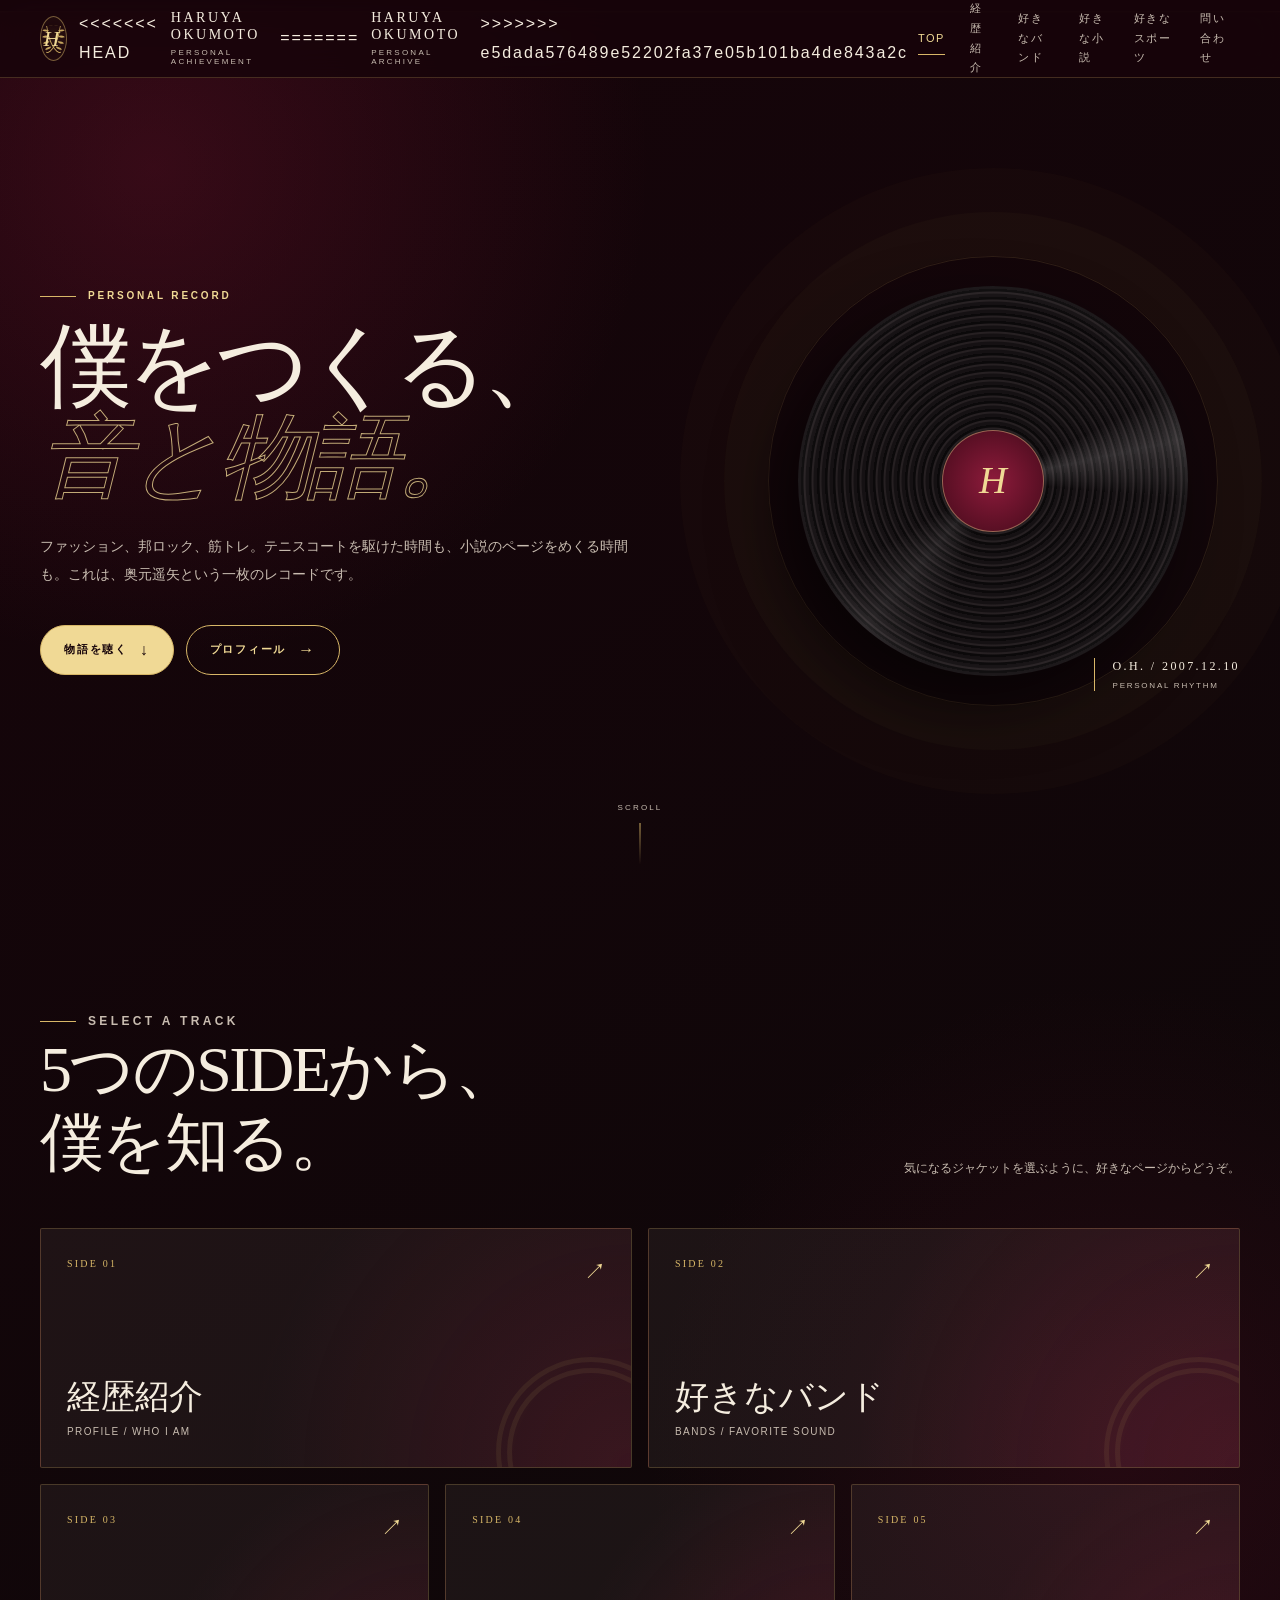
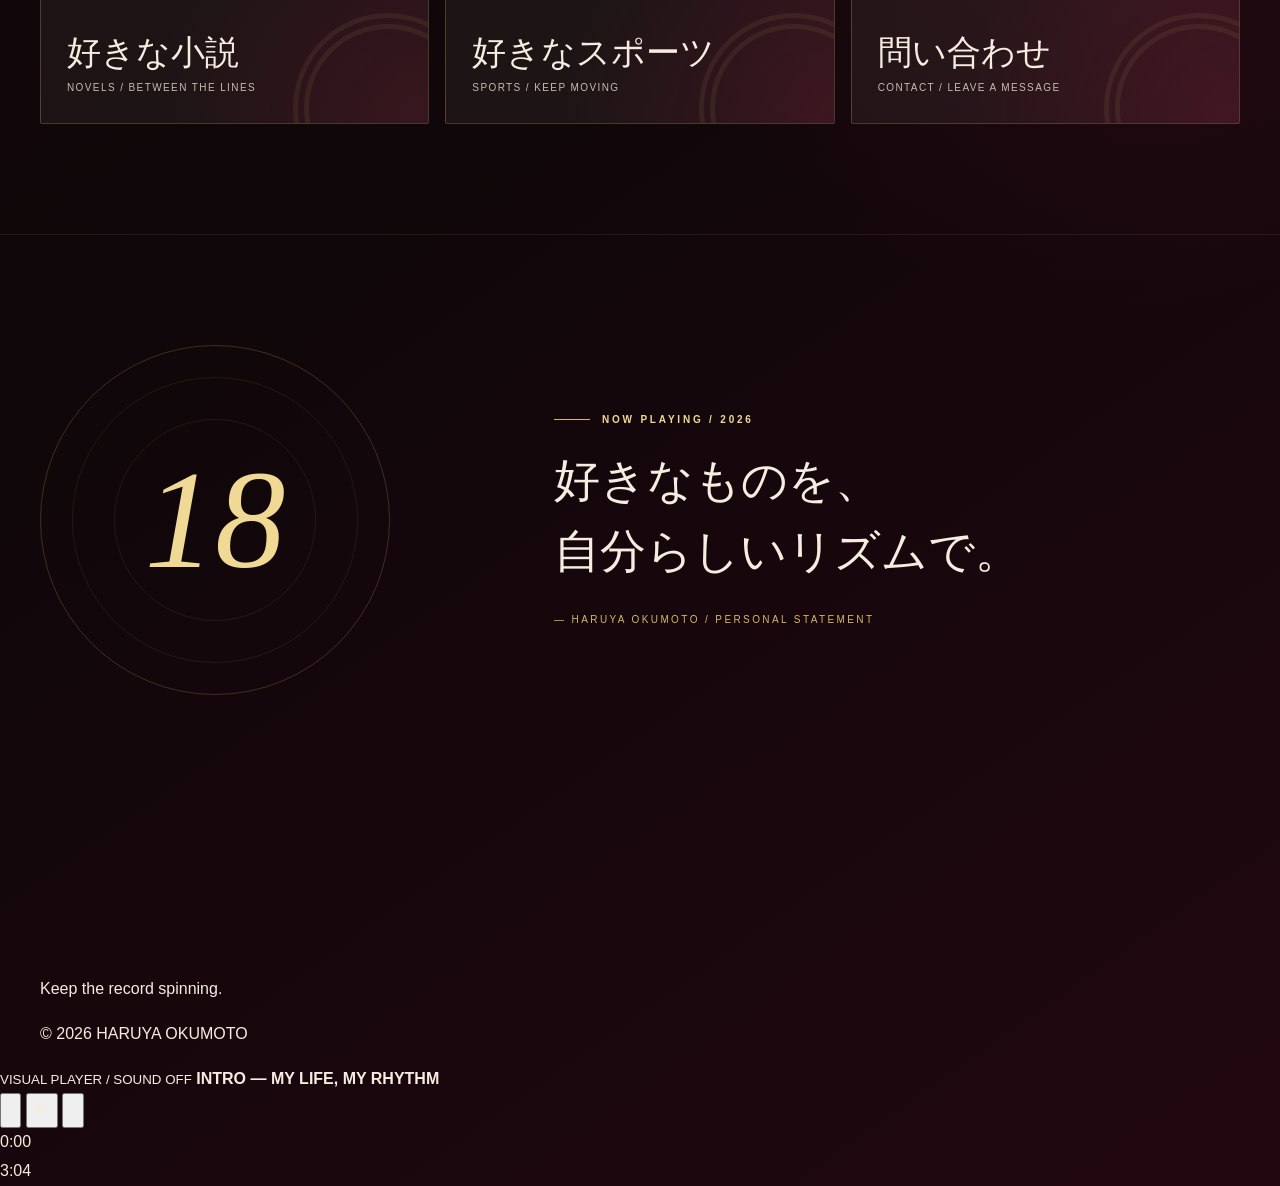
==== commit a999f47b: "finished" ====
--- a/index.html
+++ b/index.html
@@ -19,7 +19,11 @@
           <span class="monogram">H</span>
           <span class="laurel right"><i></i><i></i><i></i><i></i></span>
         </span>
+<<<<<<< HEAD
         <span class="brand-copy"><strong>HARUYA OKUMOTO</strong><small>PERSONAL ACHIEVEMENT</small></span>
+=======
+        <span class="brand-copy"><strong>HARUYA OKUMOTO</strong><small>PERSONAL ARCHIVE</small></span>
+>>>>>>> e5dada576489e52202fa37e05b101ba4de843a2c
       </a>
       <nav class="desktop-nav" aria-label="メインナビゲーション">
         <a class="active" href="index.html">TOP</a>
--- a/style.css
+++ b/style.css
@@ -761,6 +761,7 @@
   align-items: start;
 }
 
+<<<<<<< HEAD
 .profile-portrait{
     position: relative;
     width: 500px;
@@ -787,6 +788,34 @@
     border:1px solid rgba(200,168,107,.7);
     border-radius:16px;
     pointer-events:none;
+=======
+.profile-portrait {
+  position: sticky;
+  top: 115px;
+  display: grid;
+  min-height: 520px;
+  place-items: center;
+  overflow: hidden;
+  border: 1px solid var(--line);
+  background:
+    linear-gradient(145deg, transparent 35%, rgba(141, 27, 59, 0.38)),
+    linear-gradient(25deg, rgba(216, 183, 104, 0.07), transparent);
+}
+
+.profile-portrait::before {
+  width: 72%;
+  aspect-ratio: 1;
+  content: "H";
+  color: var(--gold-light);
+  border: 1px solid rgba(216, 183, 104, 0.32);
+  border-radius: 50%;
+  font-family: var(--display);
+  font-size: clamp(100px, 14vw, 190px);
+  font-style: italic;
+  line-height: 1.75;
+  text-align: center;
+  box-shadow: 0 0 0 24px rgba(216, 183, 104, 0.025), 0 0 0 48px rgba(216, 183, 104, 0.018);
+>>>>>>> e5dada576489e52202fa37e05b101ba4de843a2c
 }
 
 .profile-portrait small {
@@ -902,6 +931,7 @@
 }
 
 .album-art {
+<<<<<<< HEAD
     position: relative;
     width: 440px;
     height: 370px;
@@ -925,6 +955,36 @@
     padding: 5px 10px;
     border-radius: 6px;
     font-size: 12px;
+=======
+  position: relative;
+  display: grid;
+  min-height: 370px;
+  place-items: center;
+  overflow: hidden;
+  background:
+    radial-gradient(circle at center, transparent 0 28%, rgba(0, 0, 0, 0.35) 28.5% 29%, transparent 29.5%),
+    repeating-radial-gradient(circle at center, #251116 0 5px, #14090c 6px 9px);
+}
+
+.album-art::after {
+  position: absolute;
+  width: 44%;
+  aspect-ratio: 1;
+  content: "";
+  border: 1px solid rgba(240, 217, 149, 0.42);
+  border-radius: 50%;
+  background: var(--album-color, var(--wine-700));
+  box-shadow: 0 0 50px rgba(0, 0, 0, 0.5);
+}
+
+.album-initial {
+  position: relative;
+  z-index: 2;
+  color: var(--gold-light);
+  font-family: var(--display);
+  font-size: clamp(52px, 7vw, 90px);
+  font-style: italic;
+>>>>>>> e5dada576489e52202fa37e05b101ba4de843a2c
 }
 
 .album-art .album-index {
@@ -1082,7 +1142,11 @@
   font-size: clamp(27px, 3vw, 38px);
   font-weight: 500;
   line-height: 1.45;
+<<<<<<< HEAD
   writing-mode: vertical-tb;
+=======
+  writing-mode: vertical-rl;
+>>>>>>> e5dada576489e52202fa37e05b101ba4de843a2c
 }
 
 .book-card p {
@@ -1093,6 +1157,7 @@
   line-height: 1.9;
 }
 
+<<<<<<< HEAD
 .book-cover{
     width:100%;
     height:100%;
@@ -1100,6 +1165,22 @@
     border-radius:10px;
     box-shadow:0 10px 25px rgba(0,0,0,.35);
     transition:.3s;
+=======
+.book-stamp {
+  position: absolute;
+  right: 24px;
+  bottom: 24px;
+  display: grid;
+  width: 38px;
+  height: 38px;
+  place-items: center;
+  color: var(--gold-light);
+  border: 1px solid var(--gold);
+  border-radius: 50%;
+  font-family: var(--display);
+  font-size: 11px;
+  font-style: italic;
+>>>>>>> e5dada576489e52202fa37e05b101ba4de843a2c
 }
 
 .reading-note {
@@ -1141,6 +1222,52 @@
     #170b0e;
 }
 
+<<<<<<< HEAD
+=======
+.sport-card::after {
+  position: absolute;
+  top: 22%;
+  left: 50%;
+  width: min(65%, 310px);
+  aspect-ratio: 1;
+  content: "";
+  border: 1px solid rgba(240, 217, 149, 0.22);
+  border-radius: 50%;
+  box-shadow: 0 0 0 18px rgba(216, 183, 104, 0.03), 0 0 0 36px rgba(216, 183, 104, 0.018);
+  transform: translateX(-50%);
+}
+
+.sport-card.tennis::before {
+  position: absolute;
+  top: 27%;
+  left: 50%;
+  z-index: 1;
+  width: 120px;
+  height: 210px;
+  content: "";
+  border: 8px double var(--gold-light);
+  border-radius: 50%;
+  opacity: 0.75;
+  transform: translateX(-50%) rotate(35deg);
+  box-shadow: 35px 153px 0 -27px var(--gold-light);
+}
+
+.sport-card.running::before {
+  position: absolute;
+  top: 22%;
+  left: 50%;
+  z-index: 1;
+  width: 210px;
+  height: 210px;
+  content: "";
+  border: solid var(--gold-light);
+  border-width: 0 0 7px 7px;
+  border-radius: 50%;
+  opacity: 0.72;
+  transform: translateX(-50%) rotate(-38deg) skew(-12deg);
+}
+
+>>>>>>> e5dada576489e52202fa37e05b101ba4de843a2c
 .sport-index {
   color: var(--gold);
   font-family: var(--display);
@@ -1186,6 +1313,7 @@
   letter-spacing: 0.16em;
 }
 
+<<<<<<< HEAD
 .sport-image{
     width:300px;
     aspect-ratio:1/1;
@@ -1197,6 +1325,8 @@
     transition:.3s;
 }
 
+=======
+>>>>>>> e5dada576489e52202fa37e05b101ba4de843a2c
 .routine {
   display: grid;
   grid-template-columns: repeat(3, 1fr);
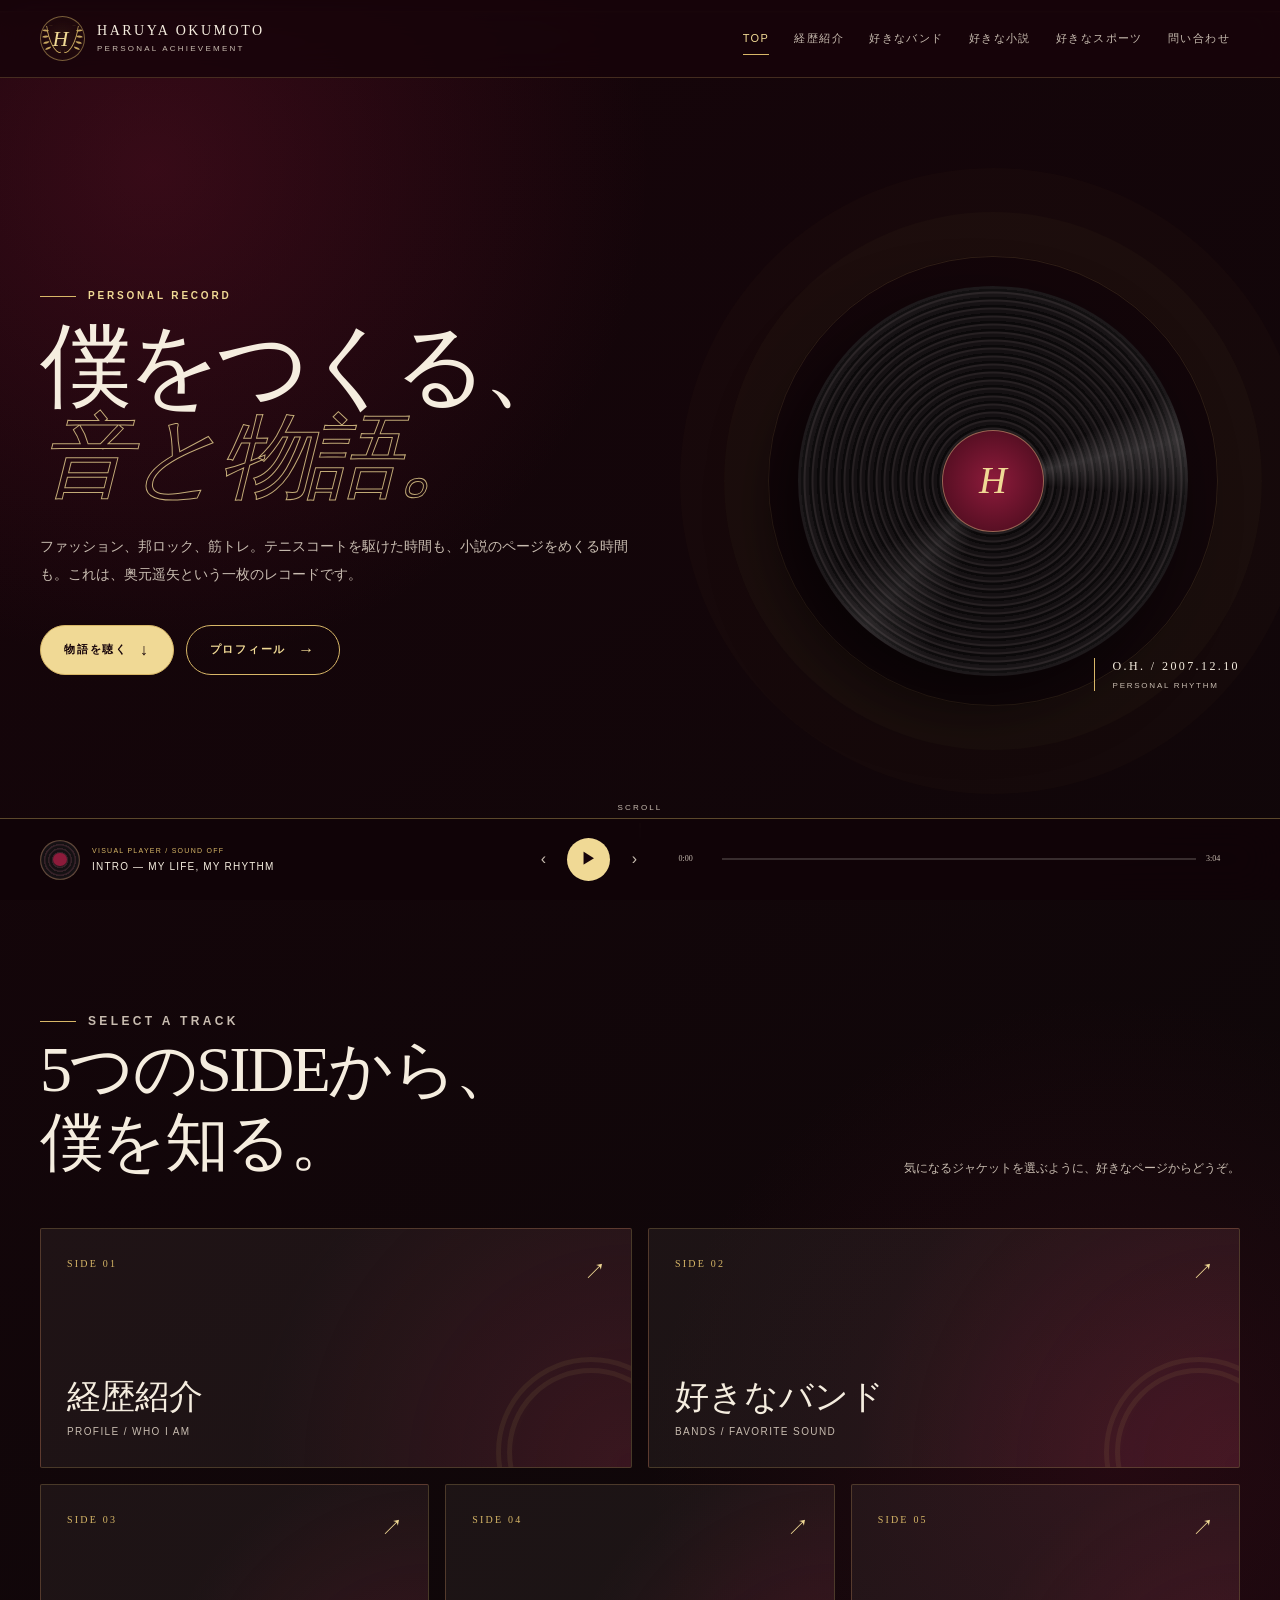
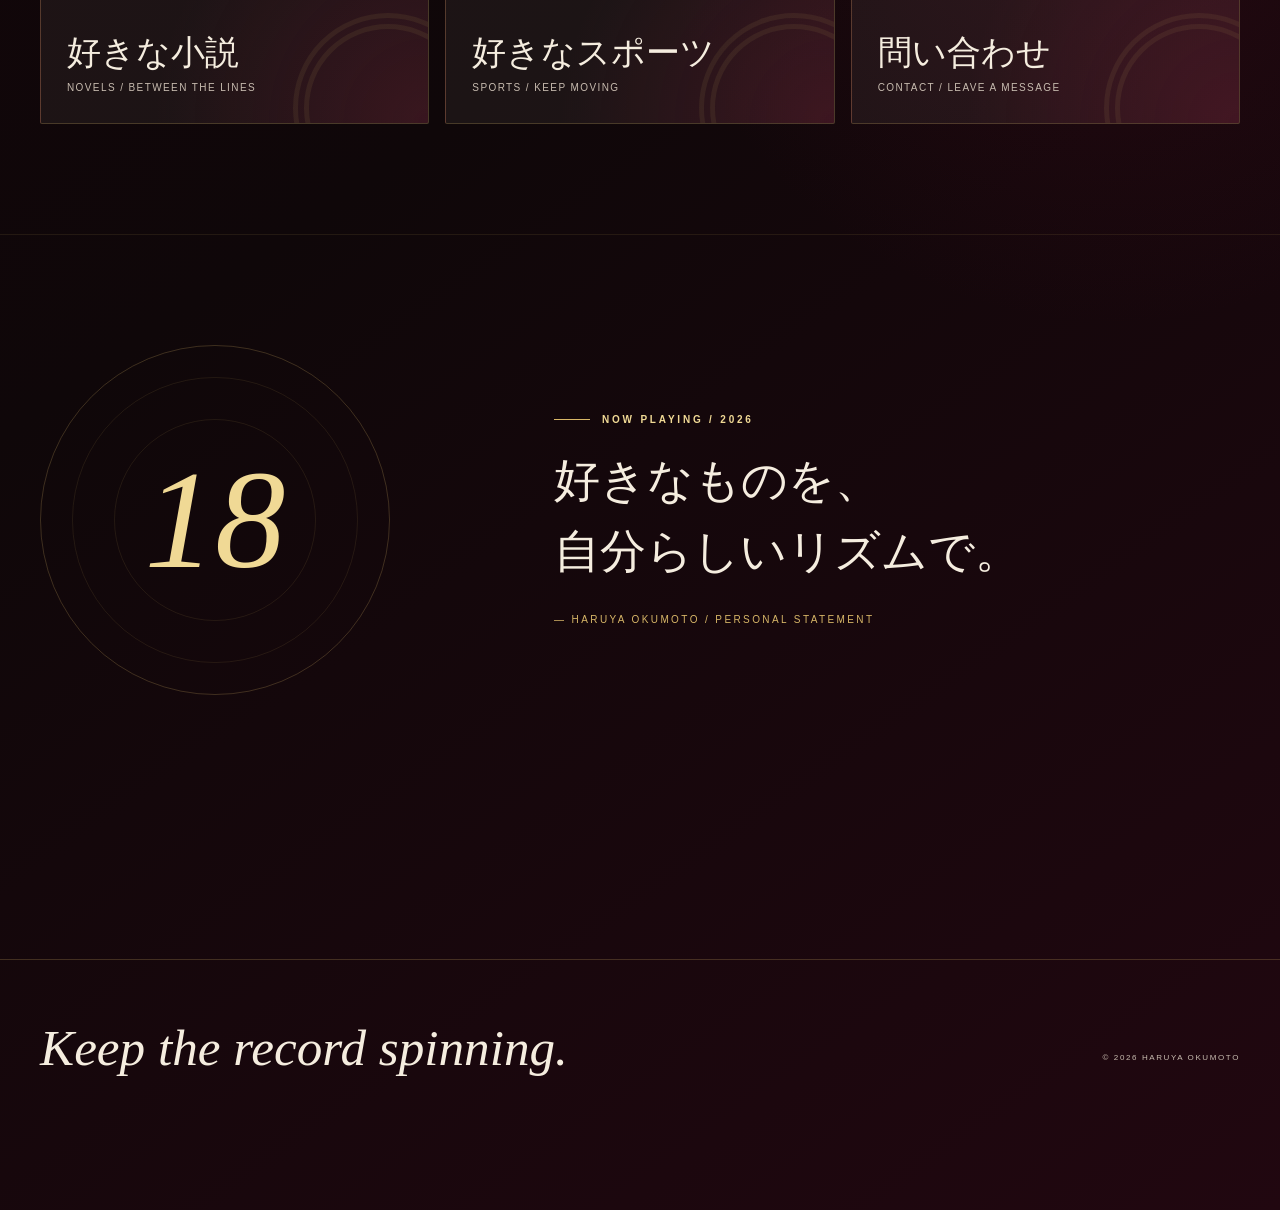
==== commit 67c1f01a: "fin" ====
--- a/index.html
+++ b/index.html
@@ -19,11 +19,7 @@
           <span class="monogram">H</span>
           <span class="laurel right"><i></i><i></i><i></i><i></i></span>
         </span>
-<<<<<<< HEAD
         <span class="brand-copy"><strong>HARUYA OKUMOTO</strong><small>PERSONAL ACHIEVEMENT</small></span>
-=======
-        <span class="brand-copy"><strong>HARUYA OKUMOTO</strong><small>PERSONAL ARCHIVE</small></span>
->>>>>>> e5dada576489e52202fa37e05b101ba4de843a2c
       </a>
       <nav class="desktop-nav" aria-label="メインナビゲーション">
         <a class="active" href="index.html">TOP</a>
--- a/style.css
+++ b/style.css
@@ -761,7 +761,6 @@
   align-items: start;
 }
 
-<<<<<<< HEAD
 .profile-portrait{
     position: relative;
     width: 500px;
@@ -788,34 +787,6 @@
     border:1px solid rgba(200,168,107,.7);
     border-radius:16px;
     pointer-events:none;
-=======
-.profile-portrait {
-  position: sticky;
-  top: 115px;
-  display: grid;
-  min-height: 520px;
-  place-items: center;
-  overflow: hidden;
-  border: 1px solid var(--line);
-  background:
-    linear-gradient(145deg, transparent 35%, rgba(141, 27, 59, 0.38)),
-    linear-gradient(25deg, rgba(216, 183, 104, 0.07), transparent);
-}
-
-.profile-portrait::before {
-  width: 72%;
-  aspect-ratio: 1;
-  content: "H";
-  color: var(--gold-light);
-  border: 1px solid rgba(216, 183, 104, 0.32);
-  border-radius: 50%;
-  font-family: var(--display);
-  font-size: clamp(100px, 14vw, 190px);
-  font-style: italic;
-  line-height: 1.75;
-  text-align: center;
-  box-shadow: 0 0 0 24px rgba(216, 183, 104, 0.025), 0 0 0 48px rgba(216, 183, 104, 0.018);
->>>>>>> e5dada576489e52202fa37e05b101ba4de843a2c
 }
 
 .profile-portrait small {
@@ -931,7 +902,6 @@
 }
 
 .album-art {
-<<<<<<< HEAD
     position: relative;
     width: 440px;
     height: 370px;
@@ -955,36 +925,6 @@
     padding: 5px 10px;
     border-radius: 6px;
     font-size: 12px;
-=======
-  position: relative;
-  display: grid;
-  min-height: 370px;
-  place-items: center;
-  overflow: hidden;
-  background:
-    radial-gradient(circle at center, transparent 0 28%, rgba(0, 0, 0, 0.35) 28.5% 29%, transparent 29.5%),
-    repeating-radial-gradient(circle at center, #251116 0 5px, #14090c 6px 9px);
-}
-
-.album-art::after {
-  position: absolute;
-  width: 44%;
-  aspect-ratio: 1;
-  content: "";
-  border: 1px solid rgba(240, 217, 149, 0.42);
-  border-radius: 50%;
-  background: var(--album-color, var(--wine-700));
-  box-shadow: 0 0 50px rgba(0, 0, 0, 0.5);
-}
-
-.album-initial {
-  position: relative;
-  z-index: 2;
-  color: var(--gold-light);
-  font-family: var(--display);
-  font-size: clamp(52px, 7vw, 90px);
-  font-style: italic;
->>>>>>> e5dada576489e52202fa37e05b101ba4de843a2c
 }
 
 .album-art .album-index {
@@ -1142,11 +1082,7 @@
   font-size: clamp(27px, 3vw, 38px);
   font-weight: 500;
   line-height: 1.45;
-<<<<<<< HEAD
   writing-mode: vertical-tb;
-=======
-  writing-mode: vertical-rl;
->>>>>>> e5dada576489e52202fa37e05b101ba4de843a2c
 }
 
 .book-card p {
@@ -1157,7 +1093,6 @@
   line-height: 1.9;
 }
 
-<<<<<<< HEAD
 .book-cover{
     width:100%;
     height:100%;
@@ -1165,22 +1100,6 @@
     border-radius:10px;
     box-shadow:0 10px 25px rgba(0,0,0,.35);
     transition:.3s;
-=======
-.book-stamp {
-  position: absolute;
-  right: 24px;
-  bottom: 24px;
-  display: grid;
-  width: 38px;
-  height: 38px;
-  place-items: center;
-  color: var(--gold-light);
-  border: 1px solid var(--gold);
-  border-radius: 50%;
-  font-family: var(--display);
-  font-size: 11px;
-  font-style: italic;
->>>>>>> e5dada576489e52202fa37e05b101ba4de843a2c
 }
 
 .reading-note {
@@ -1222,52 +1141,6 @@
     #170b0e;
 }
 
-<<<<<<< HEAD
-=======
-.sport-card::after {
-  position: absolute;
-  top: 22%;
-  left: 50%;
-  width: min(65%, 310px);
-  aspect-ratio: 1;
-  content: "";
-  border: 1px solid rgba(240, 217, 149, 0.22);
-  border-radius: 50%;
-  box-shadow: 0 0 0 18px rgba(216, 183, 104, 0.03), 0 0 0 36px rgba(216, 183, 104, 0.018);
-  transform: translateX(-50%);
-}
-
-.sport-card.tennis::before {
-  position: absolute;
-  top: 27%;
-  left: 50%;
-  z-index: 1;
-  width: 120px;
-  height: 210px;
-  content: "";
-  border: 8px double var(--gold-light);
-  border-radius: 50%;
-  opacity: 0.75;
-  transform: translateX(-50%) rotate(35deg);
-  box-shadow: 35px 153px 0 -27px var(--gold-light);
-}
-
-.sport-card.running::before {
-  position: absolute;
-  top: 22%;
-  left: 50%;
-  z-index: 1;
-  width: 210px;
-  height: 210px;
-  content: "";
-  border: solid var(--gold-light);
-  border-width: 0 0 7px 7px;
-  border-radius: 50%;
-  opacity: 0.72;
-  transform: translateX(-50%) rotate(-38deg) skew(-12deg);
-}
-
->>>>>>> e5dada576489e52202fa37e05b101ba4de843a2c
 .sport-index {
   color: var(--gold);
   font-family: var(--display);
@@ -1313,7 +1186,6 @@
   letter-spacing: 0.16em;
 }
 
-<<<<<<< HEAD
 .sport-image{
     width:300px;
     aspect-ratio:1/1;
@@ -1325,8 +1197,6 @@
     transition:.3s;
 }
 
-=======
->>>>>>> e5dada576489e52202fa37e05b101ba4de843a2c
 .routine {
   display: grid;
   grid-template-columns: repeat(3, 1fr);
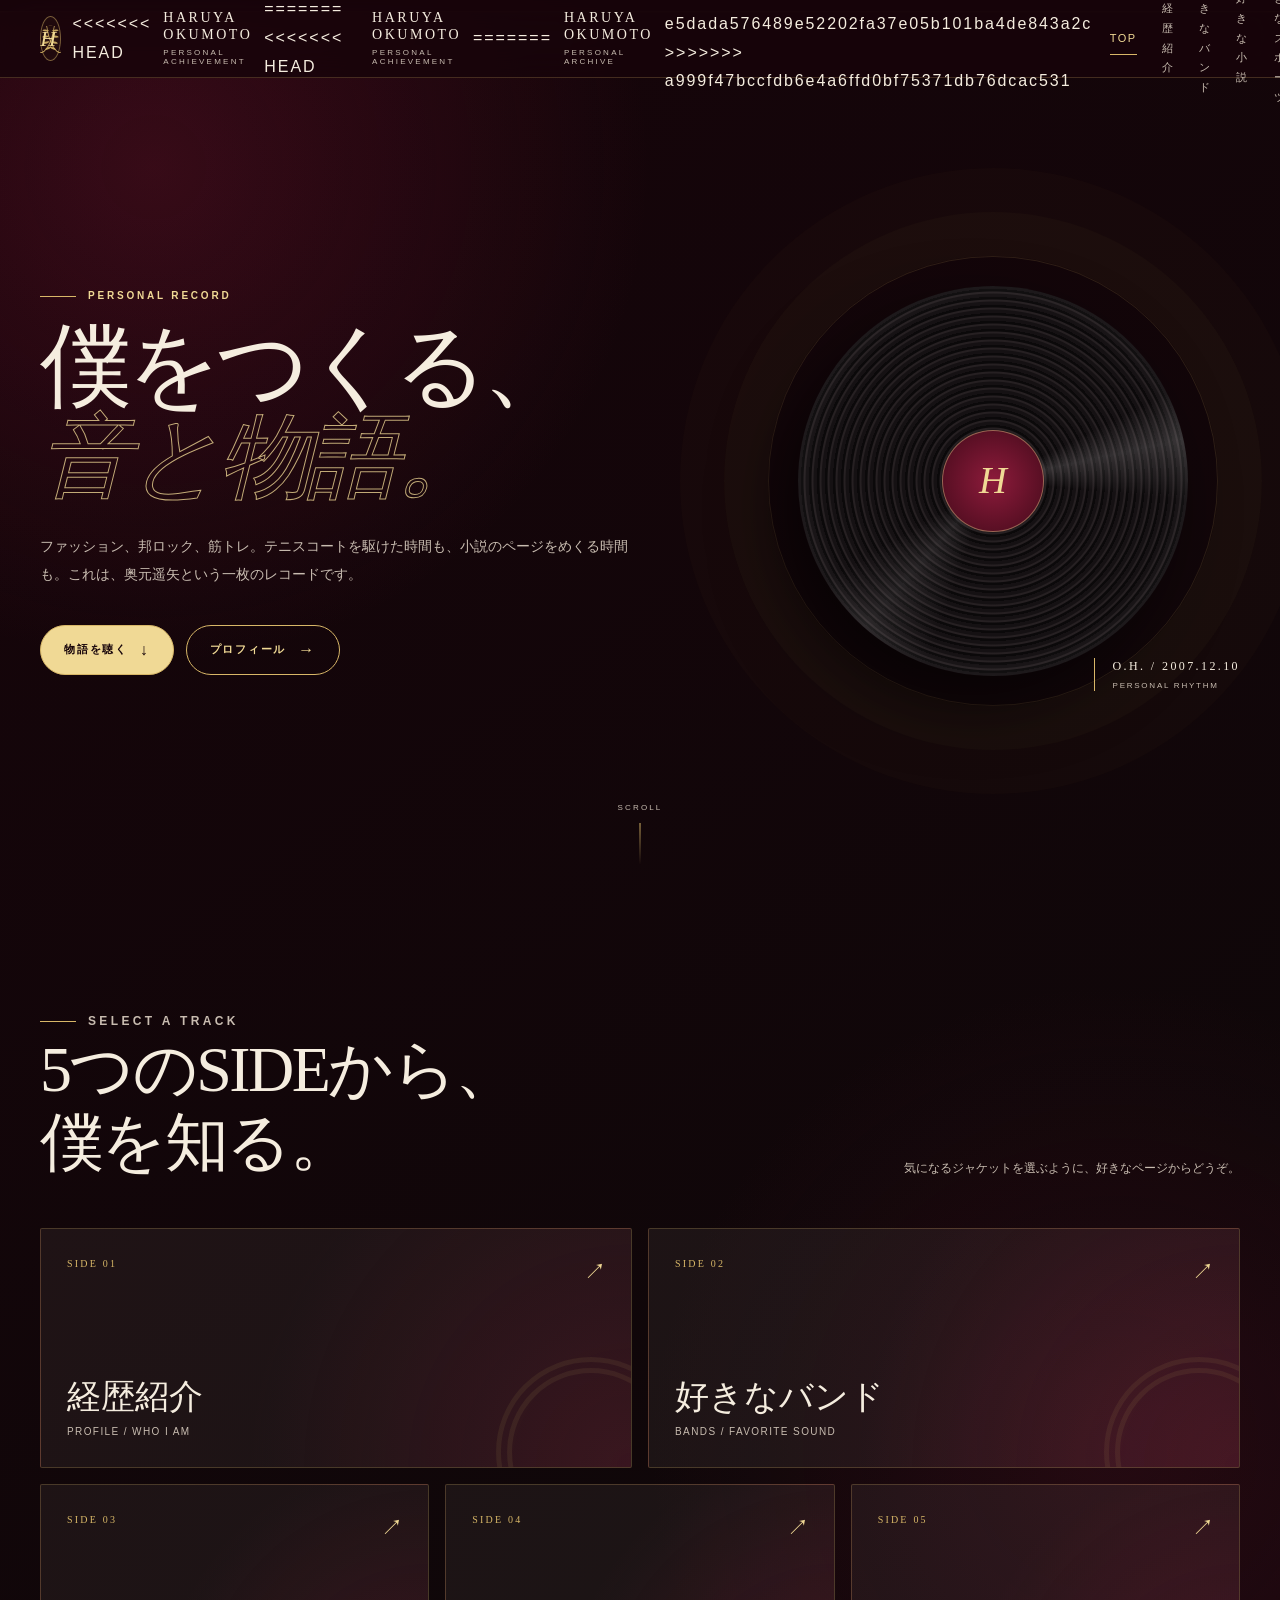
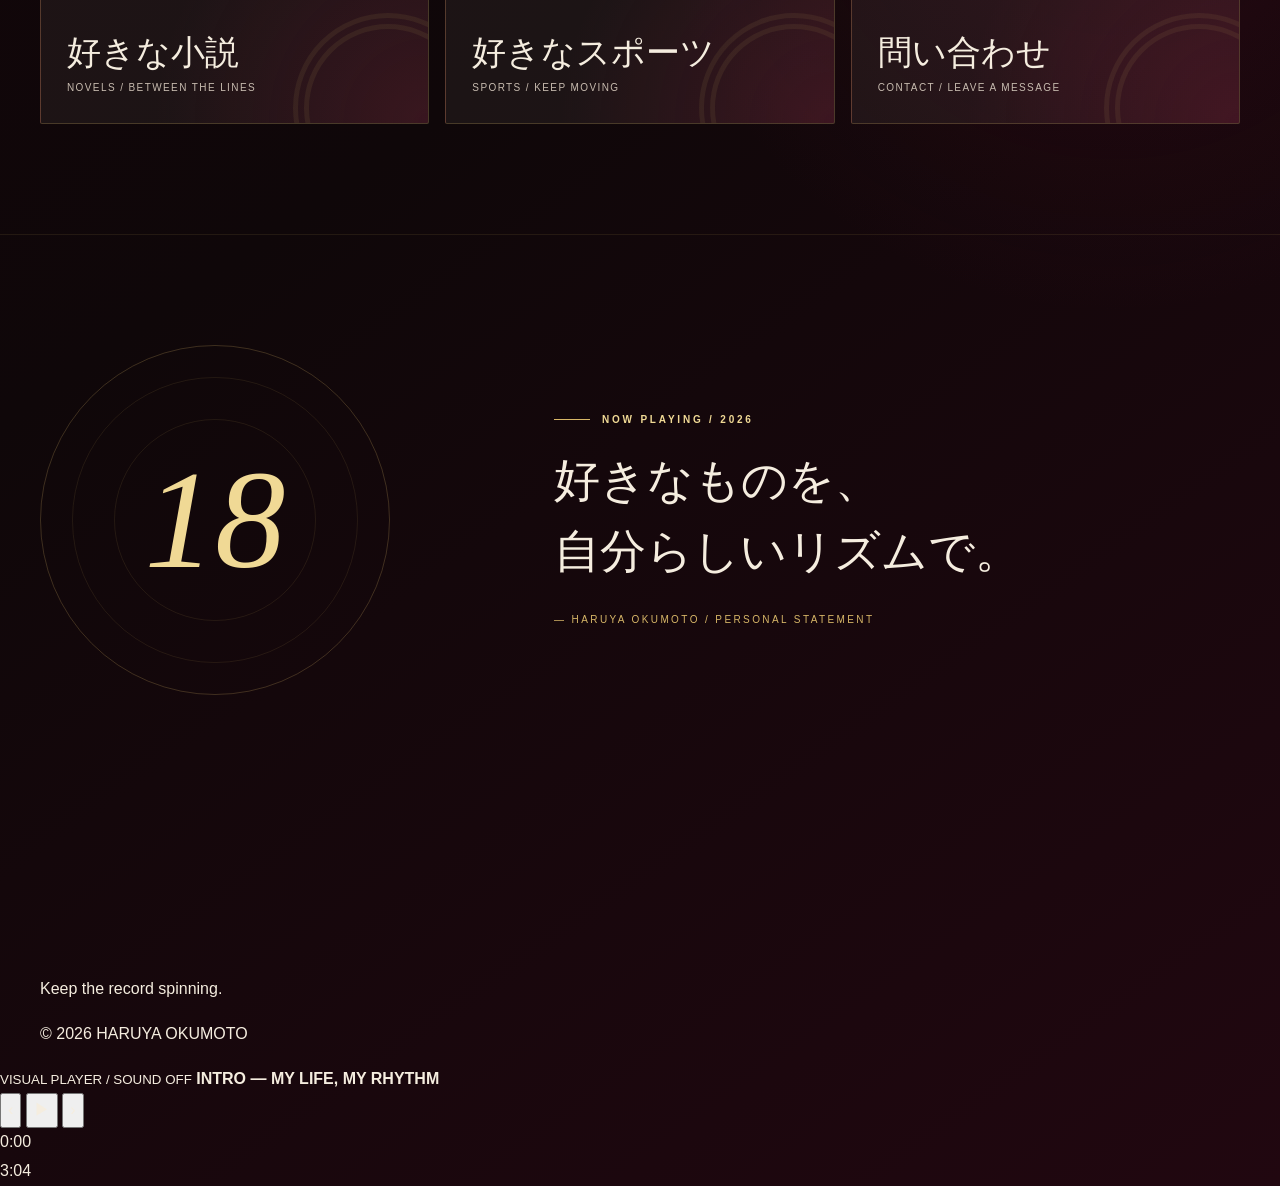
==== commit 219f348c: "f" ====
--- a/index.html
+++ b/index.html
@@ -19,7 +19,15 @@
           <span class="monogram">H</span>
           <span class="laurel right"><i></i><i></i><i></i><i></i></span>
         </span>
+<<<<<<< HEAD
         <span class="brand-copy"><strong>HARUYA OKUMOTO</strong><small>PERSONAL ACHIEVEMENT</small></span>
+=======
+<<<<<<< HEAD
+        <span class="brand-copy"><strong>HARUYA OKUMOTO</strong><small>PERSONAL ACHIEVEMENT</small></span>
+=======
+        <span class="brand-copy"><strong>HARUYA OKUMOTO</strong><small>PERSONAL ARCHIVE</small></span>
+>>>>>>> e5dada576489e52202fa37e05b101ba4de843a2c
+>>>>>>> a999f47bccfdb6e4a6ffd0bf75371db76dcac531
       </a>
       <nav class="desktop-nav" aria-label="メインナビゲーション">
         <a class="active" href="index.html">TOP</a>
--- a/style.css
+++ b/style.css
@@ -761,6 +761,10 @@
   align-items: start;
 }
 
+<<<<<<< HEAD
+=======
+<<<<<<< HEAD
+>>>>>>> a999f47bccfdb6e4a6ffd0bf75371db76dcac531
 .profile-portrait{
     position: relative;
     width: 500px;
@@ -787,6 +791,37 @@
     border:1px solid rgba(200,168,107,.7);
     border-radius:16px;
     pointer-events:none;
+<<<<<<< HEAD
+=======
+=======
+.profile-portrait {
+  position: sticky;
+  top: 115px;
+  display: grid;
+  min-height: 520px;
+  place-items: center;
+  overflow: hidden;
+  border: 1px solid var(--line);
+  background:
+    linear-gradient(145deg, transparent 35%, rgba(141, 27, 59, 0.38)),
+    linear-gradient(25deg, rgba(216, 183, 104, 0.07), transparent);
+}
+
+.profile-portrait::before {
+  width: 72%;
+  aspect-ratio: 1;
+  content: "H";
+  color: var(--gold-light);
+  border: 1px solid rgba(216, 183, 104, 0.32);
+  border-radius: 50%;
+  font-family: var(--display);
+  font-size: clamp(100px, 14vw, 190px);
+  font-style: italic;
+  line-height: 1.75;
+  text-align: center;
+  box-shadow: 0 0 0 24px rgba(216, 183, 104, 0.025), 0 0 0 48px rgba(216, 183, 104, 0.018);
+>>>>>>> e5dada576489e52202fa37e05b101ba4de843a2c
+>>>>>>> a999f47bccfdb6e4a6ffd0bf75371db76dcac531
 }
 
 .profile-portrait small {
@@ -902,6 +937,10 @@
 }
 
 .album-art {
+<<<<<<< HEAD
+=======
+<<<<<<< HEAD
+>>>>>>> a999f47bccfdb6e4a6ffd0bf75371db76dcac531
     position: relative;
     width: 440px;
     height: 370px;
@@ -925,6 +964,39 @@
     padding: 5px 10px;
     border-radius: 6px;
     font-size: 12px;
+<<<<<<< HEAD
+=======
+=======
+  position: relative;
+  display: grid;
+  min-height: 370px;
+  place-items: center;
+  overflow: hidden;
+  background:
+    radial-gradient(circle at center, transparent 0 28%, rgba(0, 0, 0, 0.35) 28.5% 29%, transparent 29.5%),
+    repeating-radial-gradient(circle at center, #251116 0 5px, #14090c 6px 9px);
+}
+
+.album-art::after {
+  position: absolute;
+  width: 44%;
+  aspect-ratio: 1;
+  content: "";
+  border: 1px solid rgba(240, 217, 149, 0.42);
+  border-radius: 50%;
+  background: var(--album-color, var(--wine-700));
+  box-shadow: 0 0 50px rgba(0, 0, 0, 0.5);
+}
+
+.album-initial {
+  position: relative;
+  z-index: 2;
+  color: var(--gold-light);
+  font-family: var(--display);
+  font-size: clamp(52px, 7vw, 90px);
+  font-style: italic;
+>>>>>>> e5dada576489e52202fa37e05b101ba4de843a2c
+>>>>>>> a999f47bccfdb6e4a6ffd0bf75371db76dcac531
 }
 
 .album-art .album-index {
@@ -1082,7 +1154,15 @@
   font-size: clamp(27px, 3vw, 38px);
   font-weight: 500;
   line-height: 1.45;
+<<<<<<< HEAD
   writing-mode: vertical-tb;
+=======
+<<<<<<< HEAD
+  writing-mode: vertical-tb;
+=======
+  writing-mode: vertical-rl;
+>>>>>>> e5dada576489e52202fa37e05b101ba4de843a2c
+>>>>>>> a999f47bccfdb6e4a6ffd0bf75371db76dcac531
 }
 
 .book-card p {
@@ -1093,6 +1173,10 @@
   line-height: 1.9;
 }
 
+<<<<<<< HEAD
+=======
+<<<<<<< HEAD
+>>>>>>> a999f47bccfdb6e4a6ffd0bf75371db76dcac531
 .book-cover{
     width:100%;
     height:100%;
@@ -1100,6 +1184,25 @@
     border-radius:10px;
     box-shadow:0 10px 25px rgba(0,0,0,.35);
     transition:.3s;
+<<<<<<< HEAD
+=======
+=======
+.book-stamp {
+  position: absolute;
+  right: 24px;
+  bottom: 24px;
+  display: grid;
+  width: 38px;
+  height: 38px;
+  place-items: center;
+  color: var(--gold-light);
+  border: 1px solid var(--gold);
+  border-radius: 50%;
+  font-family: var(--display);
+  font-size: 11px;
+  font-style: italic;
+>>>>>>> e5dada576489e52202fa37e05b101ba4de843a2c
+>>>>>>> a999f47bccfdb6e4a6ffd0bf75371db76dcac531
 }
 
 .reading-note {
@@ -1141,6 +1244,55 @@
     #170b0e;
 }
 
+<<<<<<< HEAD
+=======
+<<<<<<< HEAD
+=======
+.sport-card::after {
+  position: absolute;
+  top: 22%;
+  left: 50%;
+  width: min(65%, 310px);
+  aspect-ratio: 1;
+  content: "";
+  border: 1px solid rgba(240, 217, 149, 0.22);
+  border-radius: 50%;
+  box-shadow: 0 0 0 18px rgba(216, 183, 104, 0.03), 0 0 0 36px rgba(216, 183, 104, 0.018);
+  transform: translateX(-50%);
+}
+
+.sport-card.tennis::before {
+  position: absolute;
+  top: 27%;
+  left: 50%;
+  z-index: 1;
+  width: 120px;
+  height: 210px;
+  content: "";
+  border: 8px double var(--gold-light);
+  border-radius: 50%;
+  opacity: 0.75;
+  transform: translateX(-50%) rotate(35deg);
+  box-shadow: 35px 153px 0 -27px var(--gold-light);
+}
+
+.sport-card.running::before {
+  position: absolute;
+  top: 22%;
+  left: 50%;
+  z-index: 1;
+  width: 210px;
+  height: 210px;
+  content: "";
+  border: solid var(--gold-light);
+  border-width: 0 0 7px 7px;
+  border-radius: 50%;
+  opacity: 0.72;
+  transform: translateX(-50%) rotate(-38deg) skew(-12deg);
+}
+
+>>>>>>> e5dada576489e52202fa37e05b101ba4de843a2c
+>>>>>>> a999f47bccfdb6e4a6ffd0bf75371db76dcac531
 .sport-index {
   color: var(--gold);
   font-family: var(--display);
@@ -1186,6 +1338,10 @@
   letter-spacing: 0.16em;
 }
 
+<<<<<<< HEAD
+=======
+<<<<<<< HEAD
+>>>>>>> a999f47bccfdb6e4a6ffd0bf75371db76dcac531
 .sport-image{
     width:300px;
     aspect-ratio:1/1;
@@ -1197,6 +1353,11 @@
     transition:.3s;
 }
 
+<<<<<<< HEAD
+=======
+=======
+>>>>>>> e5dada576489e52202fa37e05b101ba4de843a2c
+>>>>>>> a999f47bccfdb6e4a6ffd0bf75371db76dcac531
 .routine {
   display: grid;
   grid-template-columns: repeat(3, 1fr);
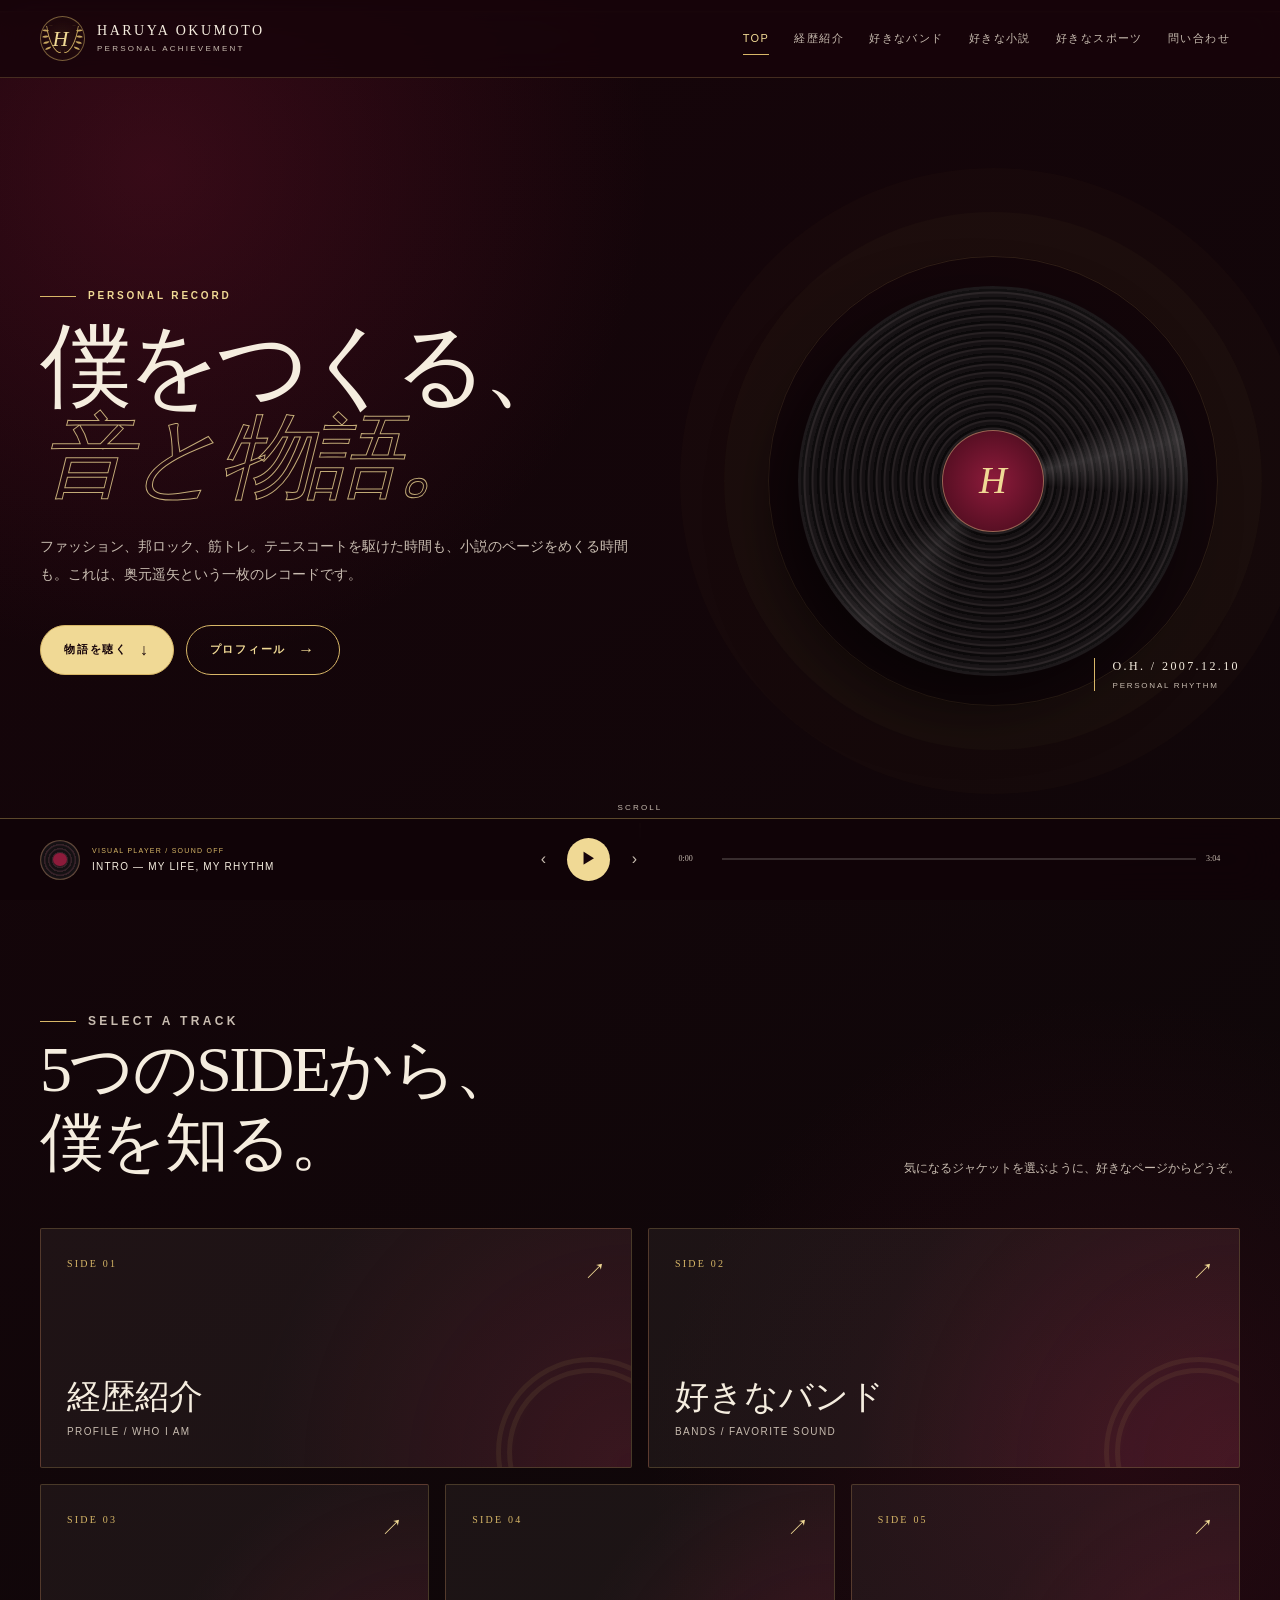
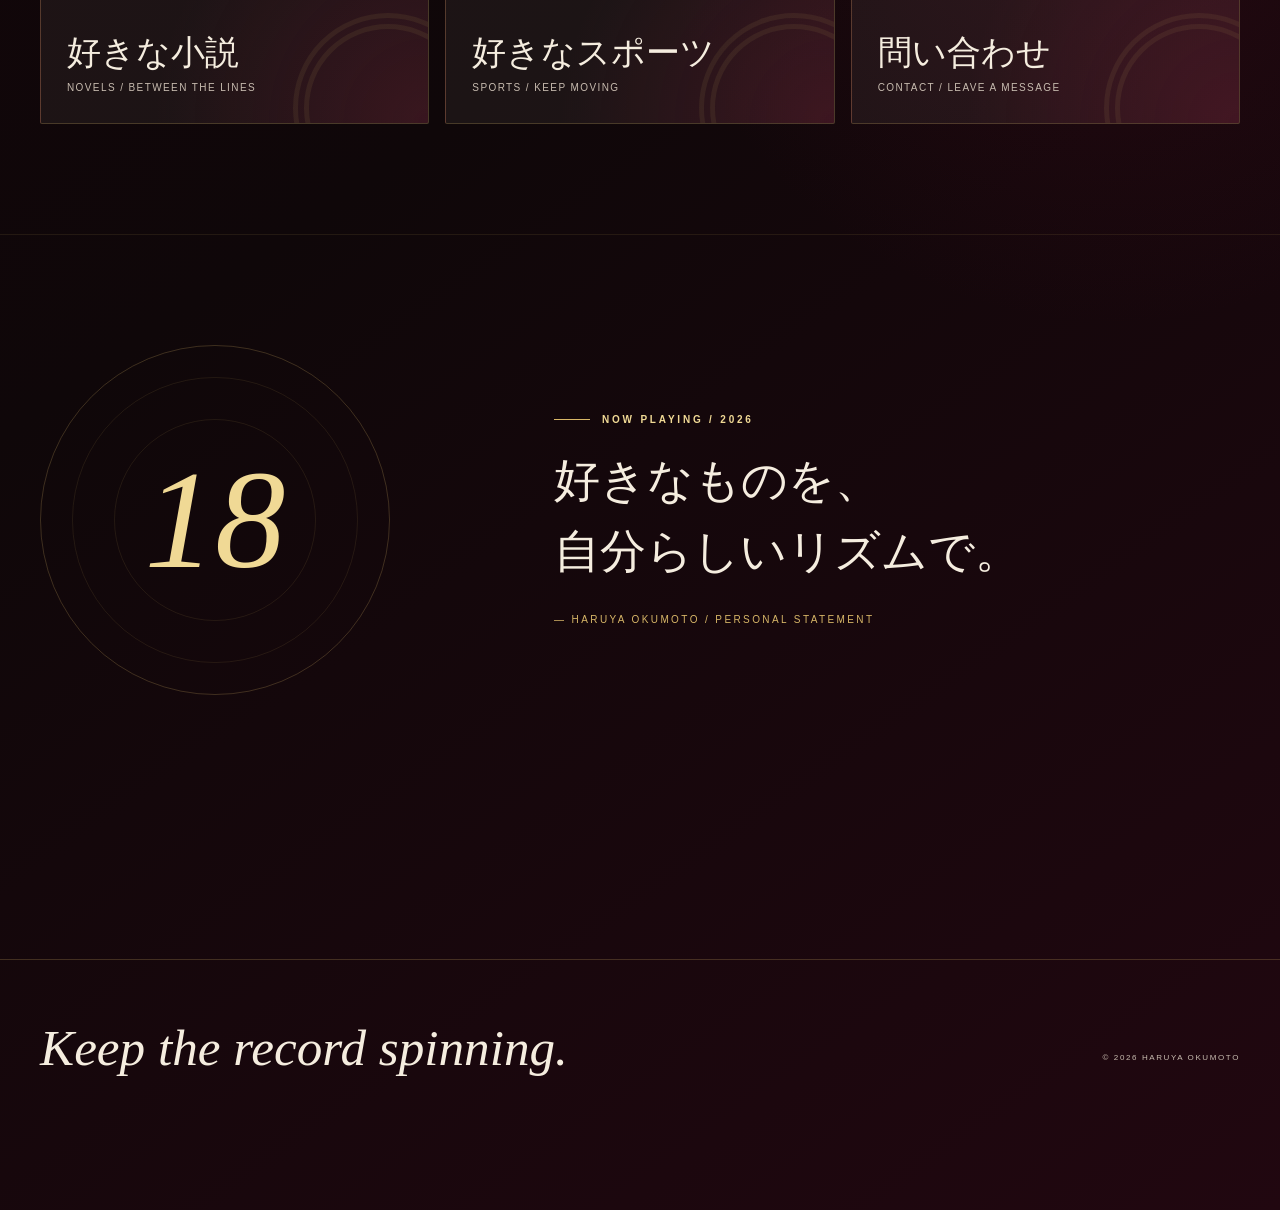
==== commit 19a48c0c: "gg" ====
--- a/index.html
+++ b/index.html
@@ -19,15 +19,7 @@
           <span class="monogram">H</span>
           <span class="laurel right"><i></i><i></i><i></i><i></i></span>
         </span>
-<<<<<<< HEAD
         <span class="brand-copy"><strong>HARUYA OKUMOTO</strong><small>PERSONAL ACHIEVEMENT</small></span>
-=======
-<<<<<<< HEAD
-        <span class="brand-copy"><strong>HARUYA OKUMOTO</strong><small>PERSONAL ACHIEVEMENT</small></span>
-=======
-        <span class="brand-copy"><strong>HARUYA OKUMOTO</strong><small>PERSONAL ARCHIVE</small></span>
->>>>>>> e5dada576489e52202fa37e05b101ba4de843a2c
->>>>>>> a999f47bccfdb6e4a6ffd0bf75371db76dcac531
       </a>
       <nav class="desktop-nav" aria-label="メインナビゲーション">
         <a class="active" href="index.html">TOP</a>
--- a/style.css
+++ b/style.css
@@ -761,10 +761,6 @@
   align-items: start;
 }
 
-<<<<<<< HEAD
-=======
-<<<<<<< HEAD
->>>>>>> a999f47bccfdb6e4a6ffd0bf75371db76dcac531
 .profile-portrait{
     position: relative;
     width: 500px;
@@ -791,37 +787,6 @@
     border:1px solid rgba(200,168,107,.7);
     border-radius:16px;
     pointer-events:none;
-<<<<<<< HEAD
-=======
-=======
-.profile-portrait {
-  position: sticky;
-  top: 115px;
-  display: grid;
-  min-height: 520px;
-  place-items: center;
-  overflow: hidden;
-  border: 1px solid var(--line);
-  background:
-    linear-gradient(145deg, transparent 35%, rgba(141, 27, 59, 0.38)),
-    linear-gradient(25deg, rgba(216, 183, 104, 0.07), transparent);
-}
-
-.profile-portrait::before {
-  width: 72%;
-  aspect-ratio: 1;
-  content: "H";
-  color: var(--gold-light);
-  border: 1px solid rgba(216, 183, 104, 0.32);
-  border-radius: 50%;
-  font-family: var(--display);
-  font-size: clamp(100px, 14vw, 190px);
-  font-style: italic;
-  line-height: 1.75;
-  text-align: center;
-  box-shadow: 0 0 0 24px rgba(216, 183, 104, 0.025), 0 0 0 48px rgba(216, 183, 104, 0.018);
->>>>>>> e5dada576489e52202fa37e05b101ba4de843a2c
->>>>>>> a999f47bccfdb6e4a6ffd0bf75371db76dcac531
 }
 
 .profile-portrait small {
@@ -937,10 +902,6 @@
 }
 
 .album-art {
-<<<<<<< HEAD
-=======
-<<<<<<< HEAD
->>>>>>> a999f47bccfdb6e4a6ffd0bf75371db76dcac531
     position: relative;
     width: 440px;
     height: 370px;
@@ -964,39 +925,6 @@
     padding: 5px 10px;
     border-radius: 6px;
     font-size: 12px;
-<<<<<<< HEAD
-=======
-=======
-  position: relative;
-  display: grid;
-  min-height: 370px;
-  place-items: center;
-  overflow: hidden;
-  background:
-    radial-gradient(circle at center, transparent 0 28%, rgba(0, 0, 0, 0.35) 28.5% 29%, transparent 29.5%),
-    repeating-radial-gradient(circle at center, #251116 0 5px, #14090c 6px 9px);
-}
-
-.album-art::after {
-  position: absolute;
-  width: 44%;
-  aspect-ratio: 1;
-  content: "";
-  border: 1px solid rgba(240, 217, 149, 0.42);
-  border-radius: 50%;
-  background: var(--album-color, var(--wine-700));
-  box-shadow: 0 0 50px rgba(0, 0, 0, 0.5);
-}
-
-.album-initial {
-  position: relative;
-  z-index: 2;
-  color: var(--gold-light);
-  font-family: var(--display);
-  font-size: clamp(52px, 7vw, 90px);
-  font-style: italic;
->>>>>>> e5dada576489e52202fa37e05b101ba4de843a2c
->>>>>>> a999f47bccfdb6e4a6ffd0bf75371db76dcac531
 }
 
 .album-art .album-index {
@@ -1154,15 +1082,7 @@
   font-size: clamp(27px, 3vw, 38px);
   font-weight: 500;
   line-height: 1.45;
-<<<<<<< HEAD
   writing-mode: vertical-tb;
-=======
-<<<<<<< HEAD
-  writing-mode: vertical-tb;
-=======
-  writing-mode: vertical-rl;
->>>>>>> e5dada576489e52202fa37e05b101ba4de843a2c
->>>>>>> a999f47bccfdb6e4a6ffd0bf75371db76dcac531
 }
 
 .book-card p {
@@ -1173,10 +1093,6 @@
   line-height: 1.9;
 }
 
-<<<<<<< HEAD
-=======
-<<<<<<< HEAD
->>>>>>> a999f47bccfdb6e4a6ffd0bf75371db76dcac531
 .book-cover{
     width:100%;
     height:100%;
@@ -1184,25 +1100,6 @@
     border-radius:10px;
     box-shadow:0 10px 25px rgba(0,0,0,.35);
     transition:.3s;
-<<<<<<< HEAD
-=======
-=======
-.book-stamp {
-  position: absolute;
-  right: 24px;
-  bottom: 24px;
-  display: grid;
-  width: 38px;
-  height: 38px;
-  place-items: center;
-  color: var(--gold-light);
-  border: 1px solid var(--gold);
-  border-radius: 50%;
-  font-family: var(--display);
-  font-size: 11px;
-  font-style: italic;
->>>>>>> e5dada576489e52202fa37e05b101ba4de843a2c
->>>>>>> a999f47bccfdb6e4a6ffd0bf75371db76dcac531
 }
 
 .reading-note {
@@ -1244,55 +1141,6 @@
     #170b0e;
 }
 
-<<<<<<< HEAD
-=======
-<<<<<<< HEAD
-=======
-.sport-card::after {
-  position: absolute;
-  top: 22%;
-  left: 50%;
-  width: min(65%, 310px);
-  aspect-ratio: 1;
-  content: "";
-  border: 1px solid rgba(240, 217, 149, 0.22);
-  border-radius: 50%;
-  box-shadow: 0 0 0 18px rgba(216, 183, 104, 0.03), 0 0 0 36px rgba(216, 183, 104, 0.018);
-  transform: translateX(-50%);
-}
-
-.sport-card.tennis::before {
-  position: absolute;
-  top: 27%;
-  left: 50%;
-  z-index: 1;
-  width: 120px;
-  height: 210px;
-  content: "";
-  border: 8px double var(--gold-light);
-  border-radius: 50%;
-  opacity: 0.75;
-  transform: translateX(-50%) rotate(35deg);
-  box-shadow: 35px 153px 0 -27px var(--gold-light);
-}
-
-.sport-card.running::before {
-  position: absolute;
-  top: 22%;
-  left: 50%;
-  z-index: 1;
-  width: 210px;
-  height: 210px;
-  content: "";
-  border: solid var(--gold-light);
-  border-width: 0 0 7px 7px;
-  border-radius: 50%;
-  opacity: 0.72;
-  transform: translateX(-50%) rotate(-38deg) skew(-12deg);
-}
-
->>>>>>> e5dada576489e52202fa37e05b101ba4de843a2c
->>>>>>> a999f47bccfdb6e4a6ffd0bf75371db76dcac531
 .sport-index {
   color: var(--gold);
   font-family: var(--display);
@@ -1338,10 +1186,6 @@
   letter-spacing: 0.16em;
 }
 
-<<<<<<< HEAD
-=======
-<<<<<<< HEAD
->>>>>>> a999f47bccfdb6e4a6ffd0bf75371db76dcac531
 .sport-image{
     width:300px;
     aspect-ratio:1/1;
@@ -1353,11 +1197,6 @@
     transition:.3s;
 }
 
-<<<<<<< HEAD
-=======
-=======
->>>>>>> e5dada576489e52202fa37e05b101ba4de843a2c
->>>>>>> a999f47bccfdb6e4a6ffd0bf75371db76dcac531
 .routine {
   display: grid;
   grid-template-columns: repeat(3, 1fr);
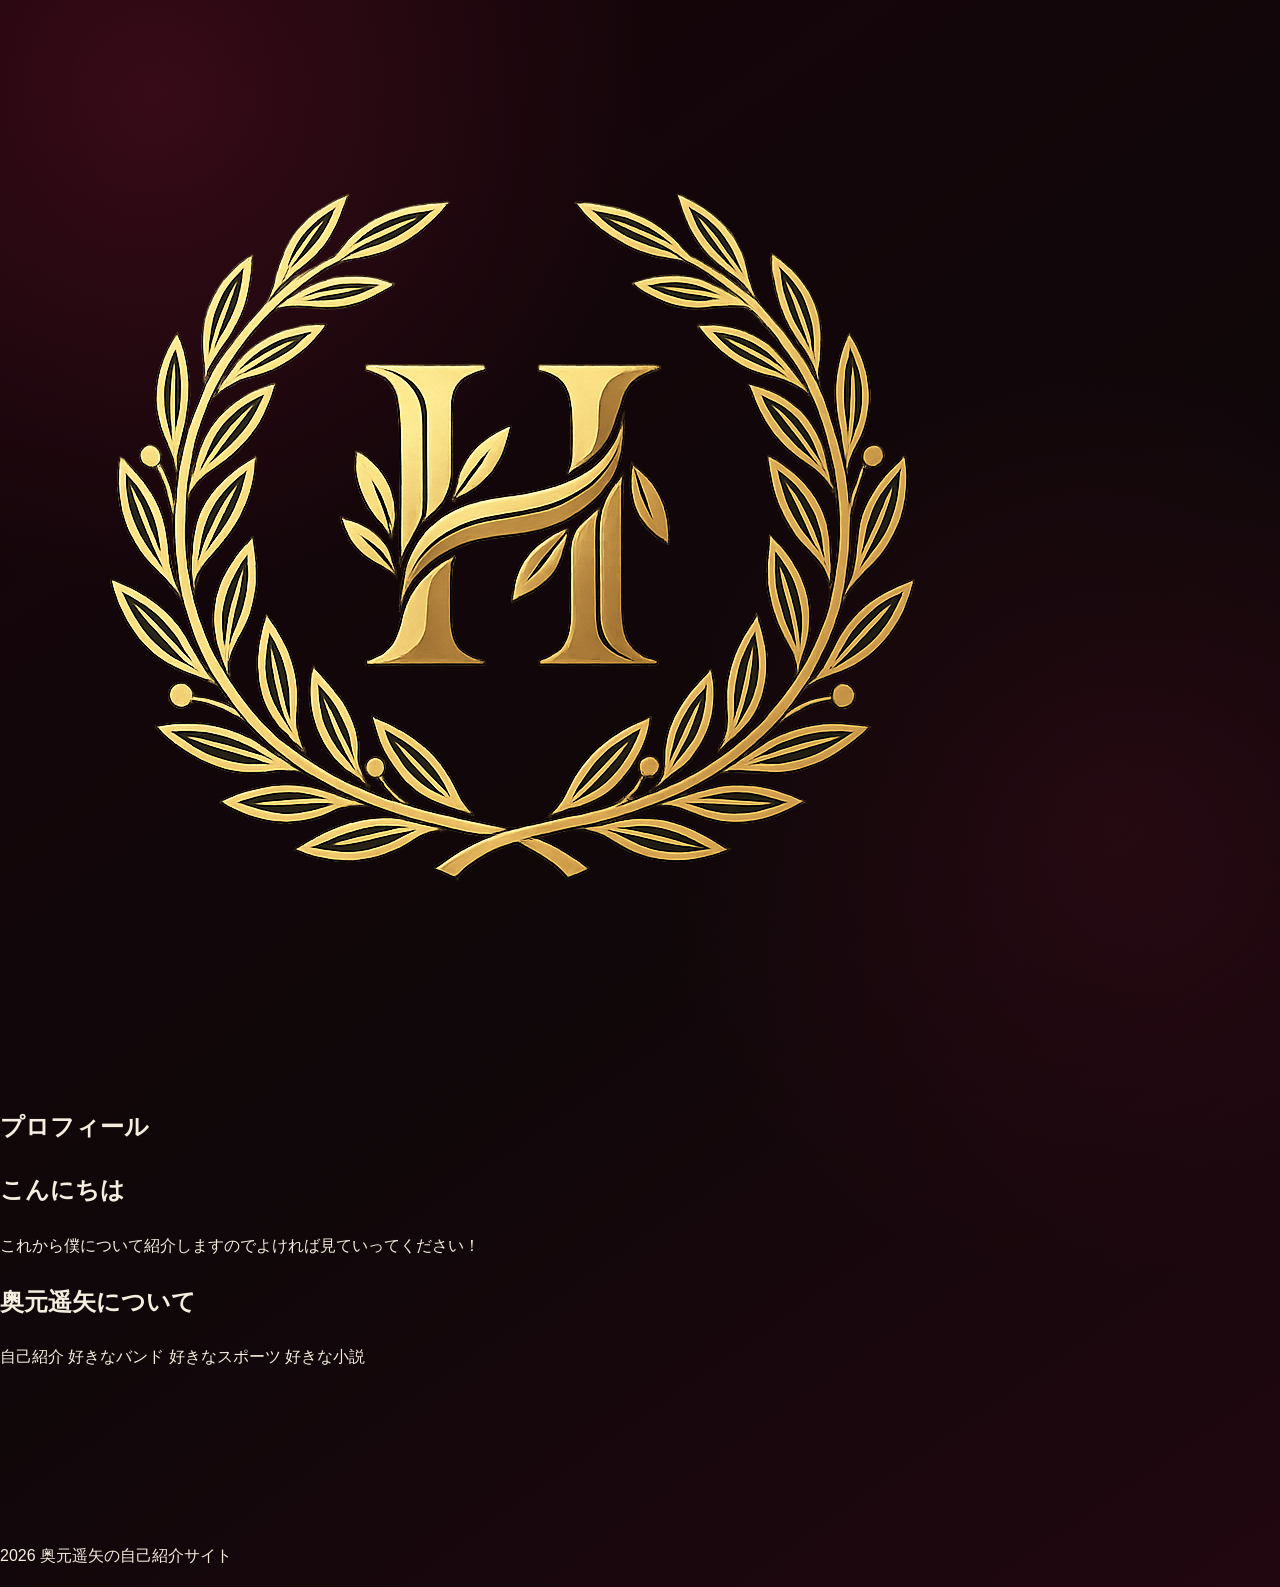
==== commit ab06c1c0: "Merge branch 'main' of https://github.com/oharuya/about-me" ====
--- a/index.html
+++ b/index.html
@@ -8,137 +8,36 @@
   <title>奥元遥矢 | My History, My life</title>
   <link rel="stylesheet" href="style.css">
   <script src="script.js" defer=""></script>
+  <meta charset="UTF-8">
+  <meta name="viewport" content="width=device-width, initial-scale=1.0">
+  <meta name="description" content="奥元遥矢の自己紹介サイト">
+  <meta name="theme-color" content="#26060f">
+  <title>奥元遥矢 | My History, My life</title>
+  <link rel="stylesheet" href="style.css">
+  <script src="script.js" defer=""></script>
 </head>
-<body data-track="0" class="is-ready">
-  <a class="skip-link" href="#main">本文へ移動</a>
-  <header class="site-header">
-    <div class="header-inner">
-      <a class="brand" href="index.html" aria-label="奥元遥矢 トップページ">
-        <span class="brand-crest" aria-hidden="true">
-          <span class="laurel left"><i></i><i></i><i></i><i></i></span>
-          <span class="monogram">H</span>
-          <span class="laurel right"><i></i><i></i><i></i><i></i></span>
-        </span>
-        <span class="brand-copy"><strong>HARUYA OKUMOTO</strong><small>PERSONAL ACHIEVEMENT</small></span>
-      </a>
-      <nav class="desktop-nav" aria-label="メインナビゲーション">
-        <a class="active" href="index.html">TOP</a>
-        <a href="profile.html">経歴紹介</a>
-        <a href="bands.html">好きなバンド</a>
-        <a href="novels.html">好きな小説</a>
-        <a href="sports.html">好きなスポーツ</a>
-        <a href="contact.html">問い合わせ</a>
-      </nav>
-      <button class="menu-toggle" type="button" aria-label="メニューを開く" aria-expanded="false" data-menu-toggle=""><span></span><span></span></button>
-    </div>
-  </header>
-
-  <nav class="mobile-nav" aria-label="モバイルナビゲーション">
-    <a href="index.html">00 — TOP</a>
-    <a href="profile.html">01 — 経歴紹介</a>
-    <a href="bands.html">02 — 好きなバンド</a>
-    <a href="novels.html">03 — 好きな小説</a>
-    <a href="sports.html">04 — 好きなスポーツ</a>
-    <a href="contact.html">05 — 問い合わせ</a>
-  </nav>
-
-  <main id="main">
-    <section class="hero">
-      <div class="container hero-grid">
-        <div class="hero-copy">
-          <p class="eyebrow">Personal record</p>
-          <h1>僕をつくる、<span class="outline">音と物語。</span></h1>
-          <p class="hero-lead">ファッション、邦ロック、筋トレ。テニスコートを駆けた時間も、小説のページをめくる時間も。これは、奥元遥矢という一枚のレコードです。</p>
-          <div class="hero-actions">
-            <a class="button primary" href="#chapters">物語を聴く <span class="arrow">↓</span></a>
-            <a class="button secondary" href="profile.html">プロフィール <span class="arrow">→</span></a>
-          </div>
-        </div>
-        <div class="record-stage" aria-label="回転するレコードのビジュアル">
-          <div class="vinyl"></div>
-          <div class="record-caption"><strong>O.H. / 2007.12.10</strong><small>PERSONAL RHYTHM</small></div>
-        </div>
-      </div>
-      <div class="scroll-cue" aria-hidden="true">SCROLL</div>
-    </section>
-
-    <section class="section" id="chapters">
-      <div class="container">
-        <div class="section-heading reveal">
-          <div>
-            <p class="eyebrow">Select a track</p>
-            <h2>5つのSIDEから、<br>僕を知る。</h2>
-          </div>
-          <p>気になるジャケットを選ぶように、好きなページからどうぞ。</p>
-        </div>
-        <div class="route-grid">
-          <a class="route-card reveal" href="profile.html">
-            <span class="route-number">SIDE 01</span><span class="route-arrow">↗</span>
-            <h3>経歴紹介</h3><p>PROFILE / WHO I AM</p>
-          </a>
-          <a class="route-card reveal" href="bands.html">
-            <span class="route-number">SIDE 02</span><span class="route-arrow">↗</span>
-            <h3>好きなバンド</h3><p>BANDS / FAVORITE SOUND</p>
-          </a>
-          <a class="route-card reveal" href="novels.html">
-            <span class="route-number">SIDE 03</span><span class="route-arrow">↗</span>
-            <h3>好きな小説</h3><p>NOVELS / BETWEEN THE LINES</p>
-          </a>
-          <a class="route-card reveal" href="sports.html">
-            <span class="route-number">SIDE 04</span><span class="route-arrow">↗</span>
-            <h3>好きなスポーツ</h3><p>SPORTS / KEEP MOVING</p>
-          </a>
-          <a class="route-card reveal" href="contact.html">
-            <span class="route-number">SIDE 05</span><span class="route-arrow">↗</span>
-            <h3>問い合わせ</h3><p>CONTACT / LEAVE A MESSAGE</p>
-          </a>
-        </div>
-      </div>
-    </section>
-
-    <section class="section">
-      <div class="container quote-block reveal">
-        <div class="quote-number" aria-hidden="true">18</div>
-        <div class="quote-copy">
-          <p class="eyebrow">Now playing / 2026</p>
-          <blockquote>好きなものを、<br>自分らしいリズムで。</blockquote>
-          <cite>— HARUYA OKUMOTO / PERSONAL STATEMENT</cite>
-        </div>
-      </div>
-    </section>
-  </main>
-
-  <footer class="site-footer">
-    <div class="container footer-inner">
-      <p class="footer-title">Keep the record spinning.</p>
-      <p class="footer-meta">© 2026 HARUYA OKUMOTO</p>
-    </div>
-  </footer>
-
-  <div class="music-player" role="region" aria-label="ビジュアル音楽プレイヤー">
-    <div class="player-inner">
-      <div class="now-playing">
-        <span class="mini-record" aria-hidden="true"></span>
-        <span class="now-copy">
-          <small>VISUAL PLAYER / SOUND OFF</small>
-          <strong data-track-title="">INTRO — MY LIFE, MY RHYTHM</strong>
-        </span>
-      </div>
-      <div class="player-controls">
-        <button class="player-button" type="button" aria-label="前のトラック" data-player-prev="">‹</button>
-        <button class="player-button play-toggle" type="button" aria-label="再生" data-player-toggle=""><span data-play-icon="">▶</span></button>
-        <button class="player-button" type="button" aria-label="次のトラック" data-player-next="">›</button>
-      </div>
-      <div class="player-progress">
-        <span data-current-time="">0:00</span>
-          <div class="progress-track" role="slider" aria-label="再生位置" aria-valuemin="0" aria-valuemax="100" tabindex="0" data-progress-track="">
-            <span class="progress-fill" data-progress-fill="" style="width: 0%;"></span>
-          </div><span data-total-time="">3:04
-        </span>
-      </div>
-    </div>
-  </div>
-  <div class="toast" role="status" aria-live="polite" data-toast=""></div>
-
-
-</body>+<body class="page-body">
+    <header class="header">
+        <h1 class="align-center">
+            <a href="home.html">
+                <img class="H-logo" src="./images/H-logo.png" alt="遥矢のロゴ">
+            </a>
+        </h1>
+    </header> 
+    <main>
+        <section id="profile">
+            <h1>プロフィール</h1>
+            <h2>こんにちは</h2>
+            <p>これから僕について紹介しますのでよければ見ていってください！</p>
+        </section>
+        <section id="hobbies">
+            <h2>奥元遥矢について</h2>
+                <a href="profile.html">自己紹介</a>
+                <a href="band.html">好きなバンド</a>
+                <a href="sports.html">好きなスポーツ</a>
+                <a href="book.html">好きな小説</a>
+    </main>
+    <footer class="footer">
+        <p>2026 奥元遥矢の自己紹介サイト</p>
+    </footer></body>
+</html>
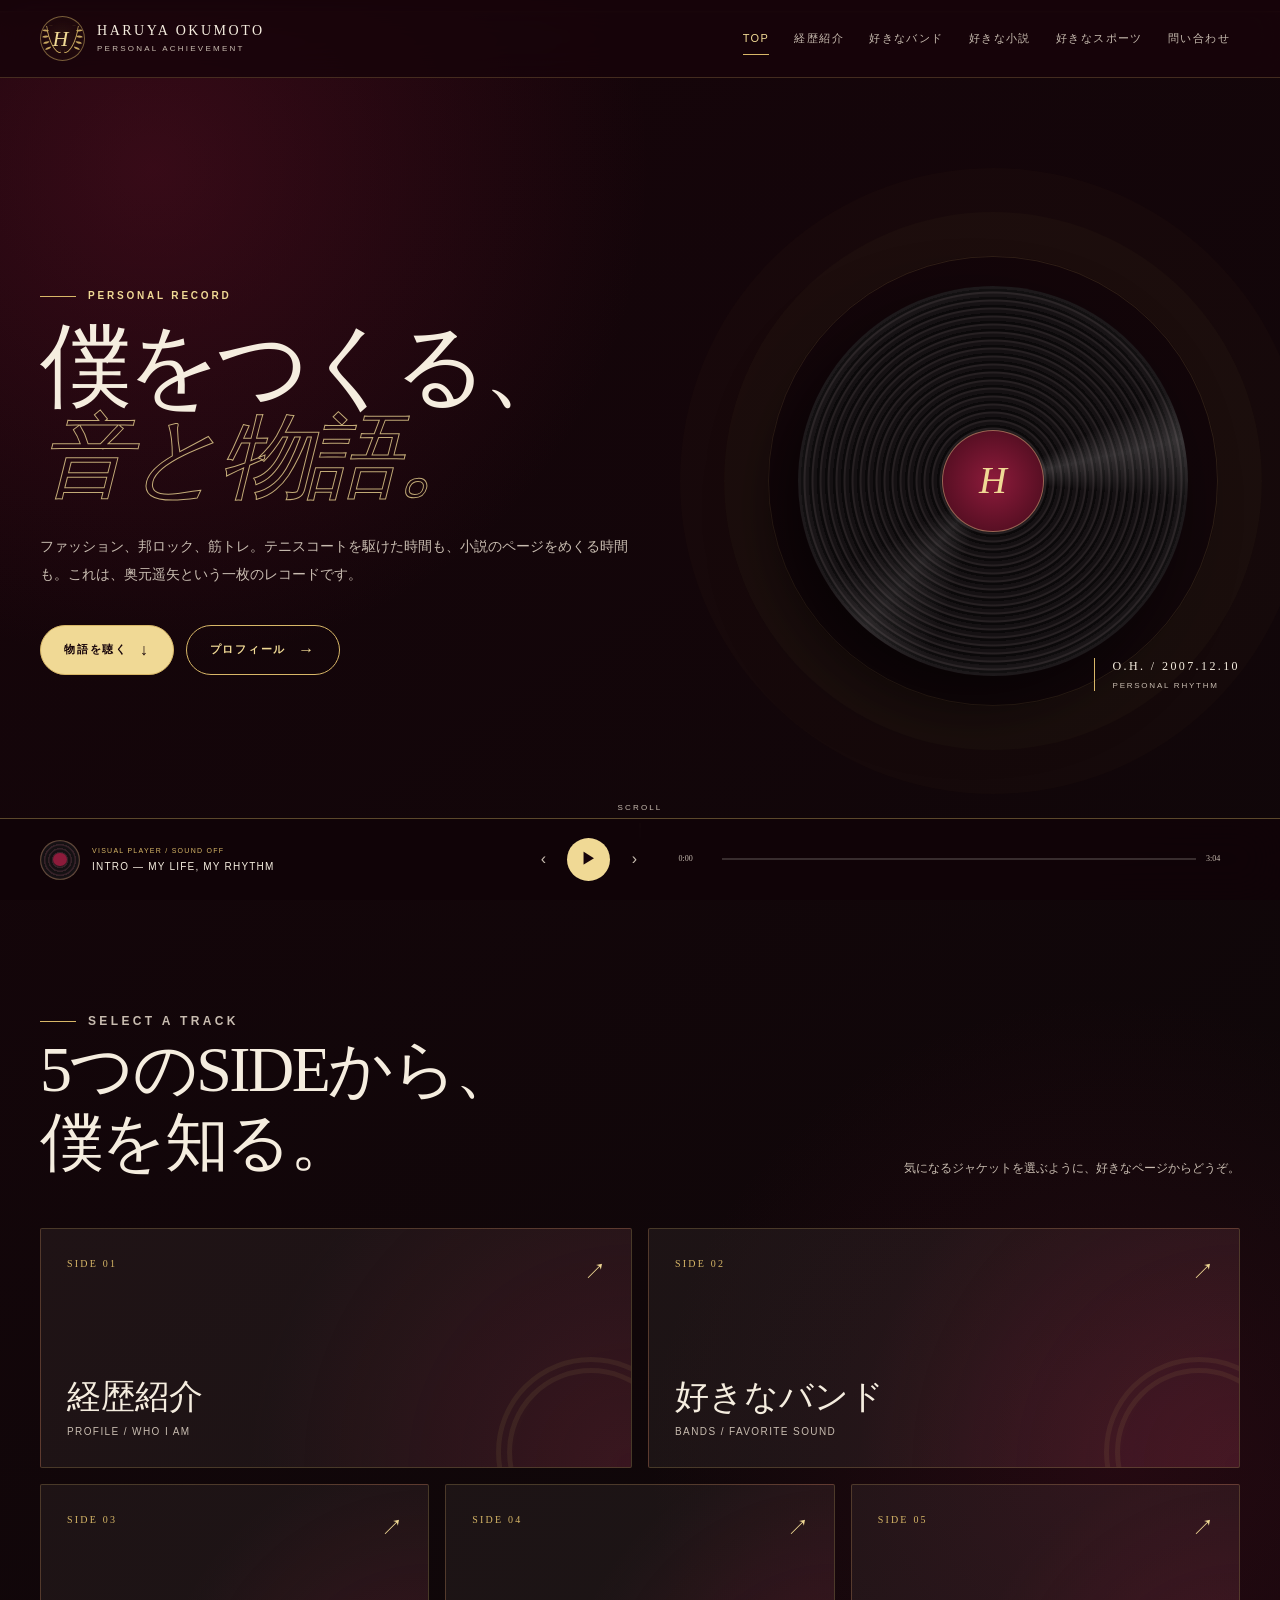
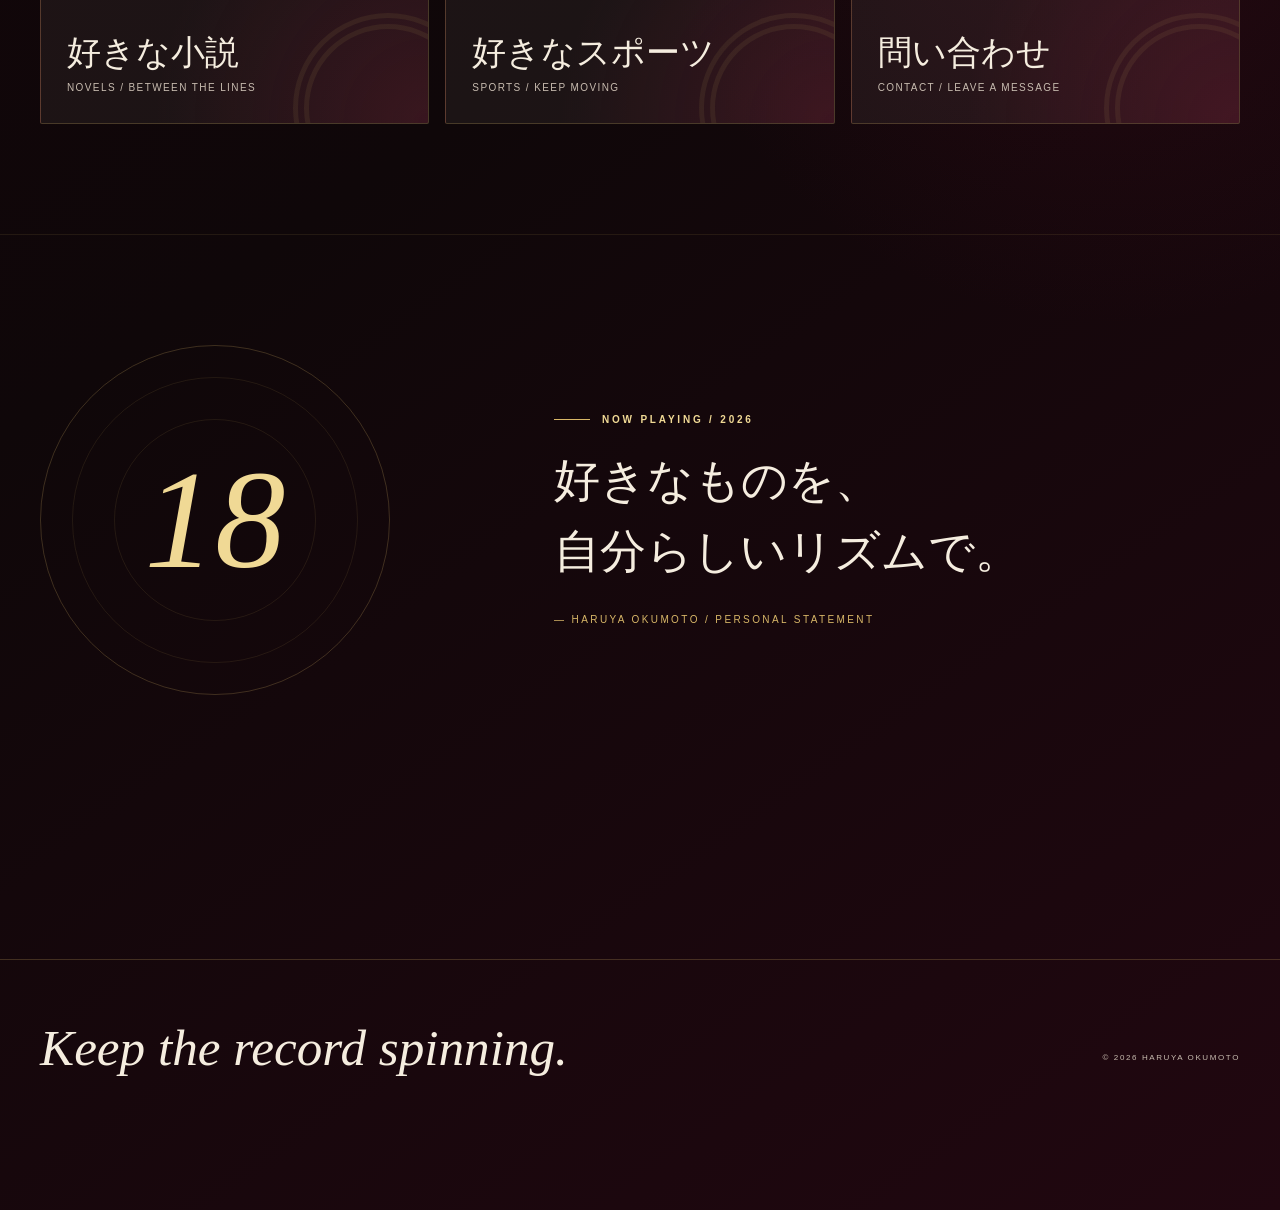
==== commit 620ae6ea: "n" ====
--- a/index.html
+++ b/index.html
@@ -8,36 +8,137 @@
   <title>奥元遥矢 | My History, My life</title>
   <link rel="stylesheet" href="style.css">
   <script src="script.js" defer=""></script>
-  <meta charset="UTF-8">
-  <meta name="viewport" content="width=device-width, initial-scale=1.0">
-  <meta name="description" content="奥元遥矢の自己紹介サイト">
-  <meta name="theme-color" content="#26060f">
-  <title>奥元遥矢 | My History, My life</title>
-  <link rel="stylesheet" href="style.css">
-  <script src="script.js" defer=""></script>
 </head>
-<body class="page-body">
-    <header class="header">
-        <h1 class="align-center">
-            <a href="home.html">
-                <img class="H-logo" src="./images/H-logo.png" alt="遥矢のロゴ">
-            </a>
-        </h1>
-    </header> 
-    <main>
-        <section id="profile">
-            <h1>プロフィール</h1>
-            <h2>こんにちは</h2>
-            <p>これから僕について紹介しますのでよければ見ていってください！</p>
-        </section>
-        <section id="hobbies">
-            <h2>奥元遥矢について</h2>
-                <a href="profile.html">自己紹介</a>
-                <a href="band.html">好きなバンド</a>
-                <a href="sports.html">好きなスポーツ</a>
-                <a href="book.html">好きな小説</a>
-    </main>
-    <footer class="footer">
-        <p>2026 奥元遥矢の自己紹介サイト</p>
-    </footer></body>
-</html>+<body data-track="0" class="is-ready">
+  <a class="skip-link" href="#main">本文へ移動</a>
+  <header class="site-header">
+    <div class="header-inner">
+      <a class="brand" href="index.html" aria-label="奥元遥矢 トップページ">
+        <span class="brand-crest" aria-hidden="true">
+          <span class="laurel left"><i></i><i></i><i></i><i></i></span>
+          <span class="monogram">H</span>
+          <span class="laurel right"><i></i><i></i><i></i><i></i></span>
+        </span>
+        <span class="brand-copy"><strong>HARUYA OKUMOTO</strong><small>PERSONAL ACHIEVEMENT</small></span>
+      </a>
+      <nav class="desktop-nav" aria-label="メインナビゲーション">
+        <a class="active" href="index.html">TOP</a>
+        <a href="profile.html">経歴紹介</a>
+        <a href="bands.html">好きなバンド</a>
+        <a href="novels.html">好きな小説</a>
+        <a href="sports.html">好きなスポーツ</a>
+        <a href="contact.html">問い合わせ</a>
+      </nav>
+      <button class="menu-toggle" type="button" aria-label="メニューを開く" aria-expanded="false" data-menu-toggle=""><span></span><span></span></button>
+    </div>
+  </header>
+
+  <nav class="mobile-nav" aria-label="モバイルナビゲーション">
+    <a href="index.html">00 — TOP</a>
+    <a href="profile.html">01 — 経歴紹介</a>
+    <a href="bands.html">02 — 好きなバンド</a>
+    <a href="novels.html">03 — 好きな小説</a>
+    <a href="sports.html">04 — 好きなスポーツ</a>
+    <a href="contact.html">05 — 問い合わせ</a>
+  </nav>
+
+  <main id="main">
+    <section class="hero">
+      <div class="container hero-grid">
+        <div class="hero-copy">
+          <p class="eyebrow">Personal record</p>
+          <h1>僕をつくる、<span class="outline">音と物語。</span></h1>
+          <p class="hero-lead">ファッション、邦ロック、筋トレ。テニスコートを駆けた時間も、小説のページをめくる時間も。これは、奥元遥矢という一枚のレコードです。</p>
+          <div class="hero-actions">
+            <a class="button primary" href="#chapters">物語を聴く <span class="arrow">↓</span></a>
+            <a class="button secondary" href="profile.html">プロフィール <span class="arrow">→</span></a>
+          </div>
+        </div>
+        <div class="record-stage" aria-label="回転するレコードのビジュアル">
+          <div class="vinyl"></div>
+          <div class="record-caption"><strong>O.H. / 2007.12.10</strong><small>PERSONAL RHYTHM</small></div>
+        </div>
+      </div>
+      <div class="scroll-cue" aria-hidden="true">SCROLL</div>
+    </section>
+
+    <section class="section" id="chapters">
+      <div class="container">
+        <div class="section-heading reveal">
+          <div>
+            <p class="eyebrow">Select a track</p>
+            <h2>5つのSIDEから、<br>僕を知る。</h2>
+          </div>
+          <p>気になるジャケットを選ぶように、好きなページからどうぞ。</p>
+        </div>
+        <div class="route-grid">
+          <a class="route-card reveal" href="profile.html">
+            <span class="route-number">SIDE 01</span><span class="route-arrow">↗</span>
+            <h3>経歴紹介</h3><p>PROFILE / WHO I AM</p>
+          </a>
+          <a class="route-card reveal" href="bands.html">
+            <span class="route-number">SIDE 02</span><span class="route-arrow">↗</span>
+            <h3>好きなバンド</h3><p>BANDS / FAVORITE SOUND</p>
+          </a>
+          <a class="route-card reveal" href="novels.html">
+            <span class="route-number">SIDE 03</span><span class="route-arrow">↗</span>
+            <h3>好きな小説</h3><p>NOVELS / BETWEEN THE LINES</p>
+          </a>
+          <a class="route-card reveal" href="sports.html">
+            <span class="route-number">SIDE 04</span><span class="route-arrow">↗</span>
+            <h3>好きなスポーツ</h3><p>SPORTS / KEEP MOVING</p>
+          </a>
+          <a class="route-card reveal" href="contact.html">
+            <span class="route-number">SIDE 05</span><span class="route-arrow">↗</span>
+            <h3>問い合わせ</h3><p>CONTACT / LEAVE A MESSAGE</p>
+          </a>
+        </div>
+      </div>
+    </section>
+
+    <section class="section">
+      <div class="container quote-block reveal">
+        <div class="quote-number" aria-hidden="true">18</div>
+        <div class="quote-copy">
+          <p class="eyebrow">Now playing / 2026</p>
+          <blockquote>好きなものを、<br>自分らしいリズムで。</blockquote>
+          <cite>— HARUYA OKUMOTO / PERSONAL STATEMENT</cite>
+        </div>
+      </div>
+    </section>
+  </main>
+
+  <footer class="site-footer">
+    <div class="container footer-inner">
+      <p class="footer-title">Keep the record spinning.</p>
+      <p class="footer-meta">© 2026 HARUYA OKUMOTO</p>
+    </div>
+  </footer>
+
+  <div class="music-player" role="region" aria-label="ビジュアル音楽プレイヤー">
+    <div class="player-inner">
+      <div class="now-playing">
+        <span class="mini-record" aria-hidden="true"></span>
+        <span class="now-copy">
+          <small>VISUAL PLAYER / SOUND OFF</small>
+          <strong data-track-title="">INTRO — MY LIFE, MY RHYTHM</strong>
+        </span>
+      </div>
+      <div class="player-controls">
+        <button class="player-button" type="button" aria-label="前のトラック" data-player-prev="">‹</button>
+        <button class="player-button play-toggle" type="button" aria-label="再生" data-player-toggle=""><span data-play-icon="">▶</span></button>
+        <button class="player-button" type="button" aria-label="次のトラック" data-player-next="">›</button>
+      </div>
+      <div class="player-progress">
+        <span data-current-time="">0:00</span>
+          <div class="progress-track" role="slider" aria-label="再生位置" aria-valuemin="0" aria-valuemax="100" tabindex="0" data-progress-track="">
+            <span class="progress-fill" data-progress-fill="" style="width: 0%;"></span>
+          </div><span data-total-time="">3:04
+        </span>
+      </div>
+    </div>
+  </div>
+  <div class="toast" role="status" aria-live="polite" data-toast=""></div>
+
+
+</body>
